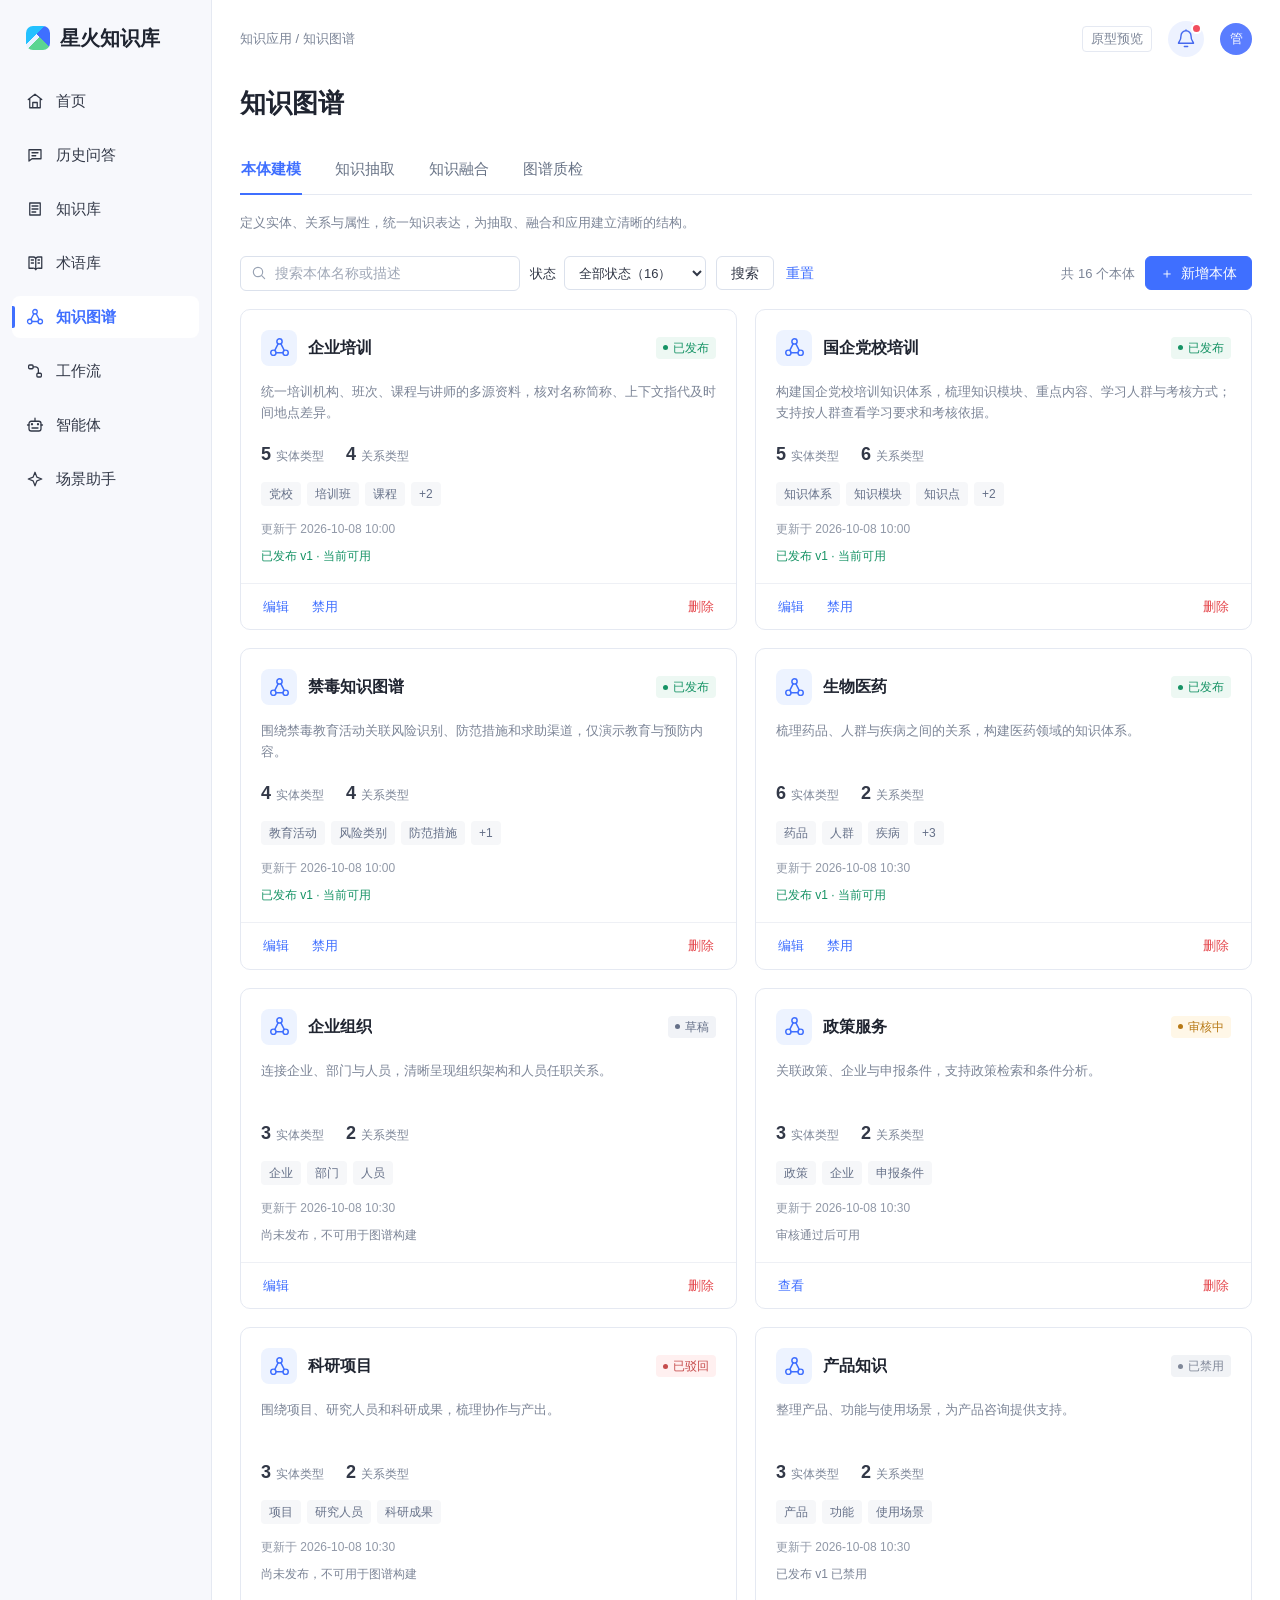
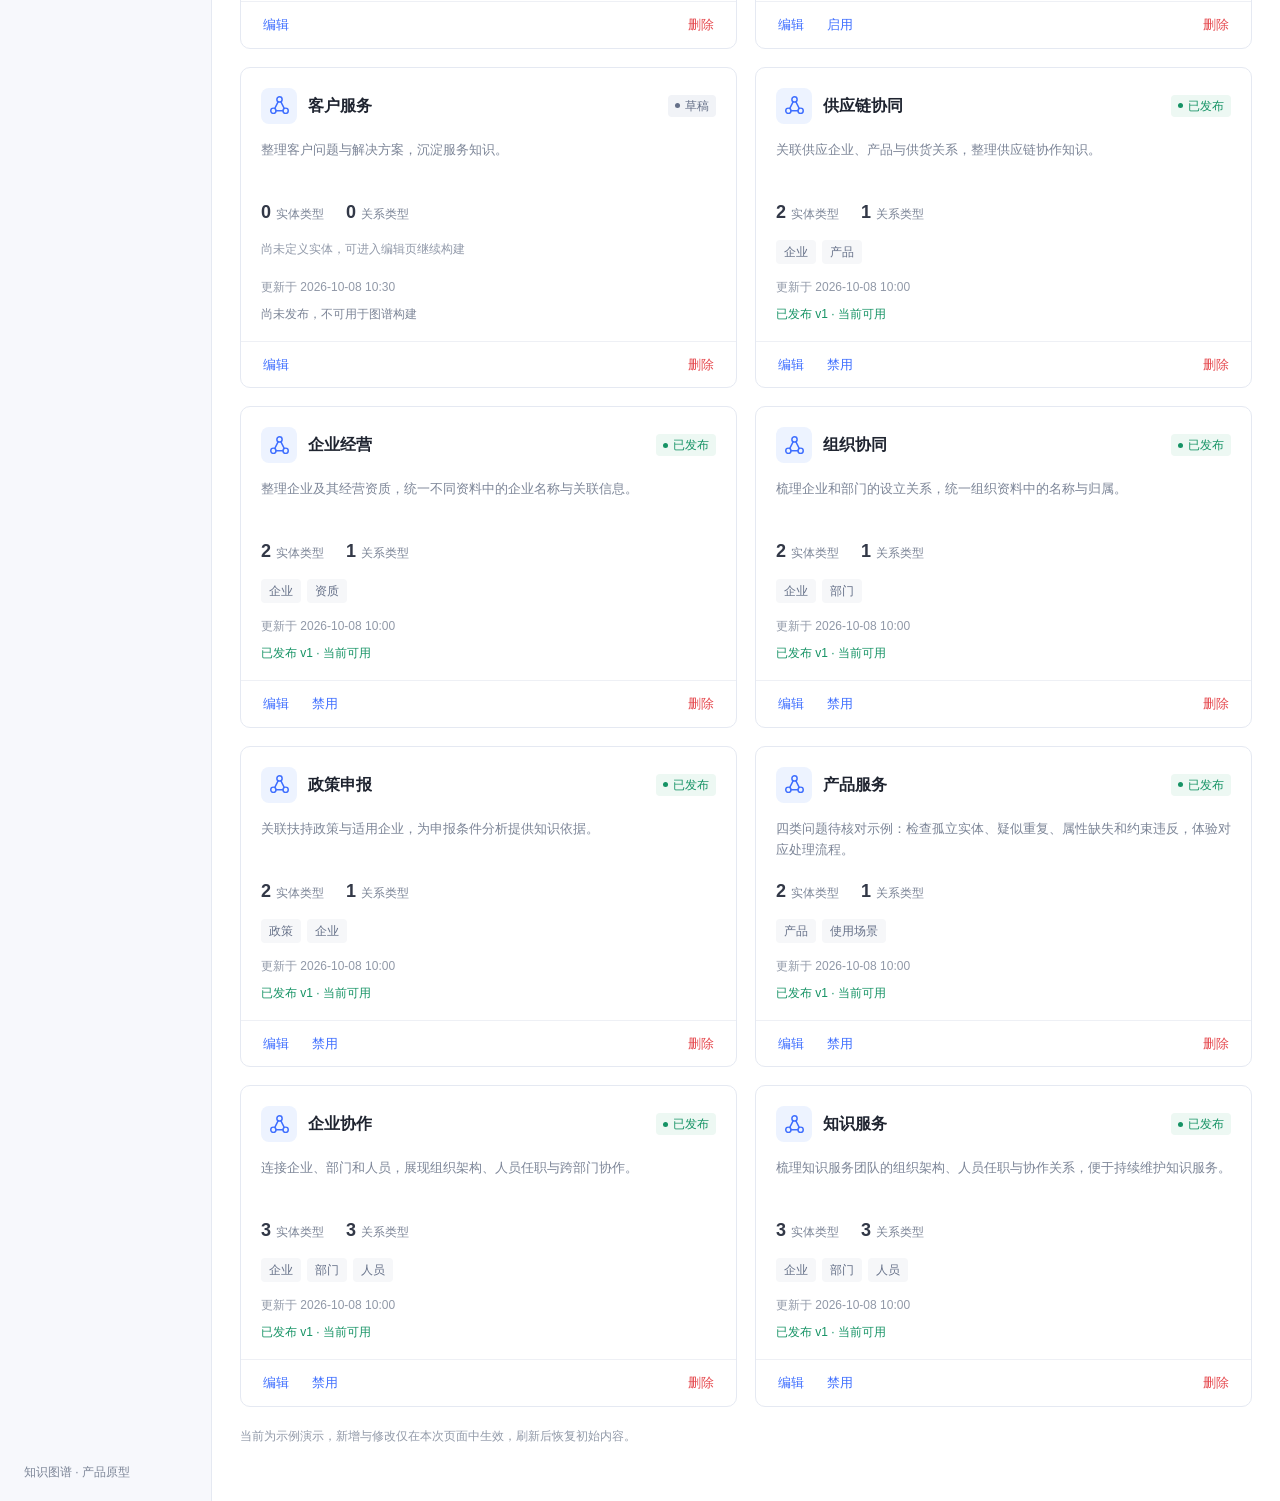
==== knowledge-graph/index.html @ dc431477 "Publish knowledge graph prototype from source 1de22611d" ====
<!DOCTYPE html>
<html lang="zh-CN">
<head>
  <meta charset="UTF-8">
  <meta name="viewport" content="width=device-width, initial-scale=1.0">
  <title>星火知识库 - 知识图谱</title>
  <link rel="icon" href="data:,">
  <style>
    :root { --blue:#3f6fff; --soft:#edf3ff; --ink:#1f2430; --text:#323847; --muted:#7c8597; --line:#e5e9f2; --green:#169365; --red:#e5484d; }
    * { box-sizing:border-box; }
    body { margin:0; color:var(--text); background:#fff; font:14px/1.5 "PingFang SC","Microsoft YaHei",Arial,sans-serif; }
    button,input,select,textarea { font:inherit; } button { cursor:pointer; }
    a { color:inherit; text-decoration:none; } button,a { touch-action:manipulation; }
    button:focus-visible,a:focus-visible { outline:2px solid var(--blue); outline-offset:3px; }
    button:disabled { cursor:not-allowed; opacity:.45; } [hidden] { display:none !important; }
    .app { display:grid; grid-template-columns:212px minmax(0,1fr); min-height:100vh; }
    .sidebar { display:flex; flex-direction:column; padding:20px 12px; background:#f7f8fc; border-right:1px solid var(--line); }
    .brand { display:flex; align-items:center; gap:10px; height:36px; padding:0 14px; font-size:20px; font-weight:800; color:var(--ink); white-space:nowrap; }
    /* 品牌标识沿用工作流原型；业务区域使用实色。 */
    .brand-mark { flex-shrink:0; width:24px; height:24px; border-radius:7px; background:linear-gradient(135deg,#23c1ff 0 38%,transparent 38%),linear-gradient(225deg,#3f6fff 0 45%,transparent 45%),linear-gradient(315deg,#5bd592 0 48%,transparent 48%),#eaf2ff; }
    .nav { display:flex; flex-direction:column; gap:12px; margin-top:24px; }
    .nav-item { position:relative; display:flex; align-items:center; gap:12px; height:42px; padding:0 14px; border-radius:8px; font-size:15px; }
    .nav-item:hover { background:#fff; } .nav-item.active { background:#fff; color:var(--blue); font-weight:600; }
    .nav-item.active::before { content:""; position:absolute; left:0; top:10px; height:22px; width:3px; border-radius:0 2px 2px 0; background:var(--blue); }
    .icon { width:18px; height:18px; fill:none; stroke:currentColor; stroke-width:1.7; stroke-linecap:round; stroke-linejoin:round; flex-shrink:0; }
    .sidebar-note { margin:auto 12px 0; padding-top:40px; color:var(--muted); font-size:12px; }
    main { min-width:0; padding:20px 28px 36px; }
    .topbar { display:flex; align-items:center; justify-content:space-between; height:38px; color:var(--muted); font-size:13px; }
    .topbar-right { display:flex; align-items:center; gap:16px; }
    .preview-badge { border:1px solid var(--line); border-radius:4px; padding:2px 8px; }
    .avatar { display:grid; place-items:center; width:32px; height:32px; border-radius:50%; color:#fff; background:#5a7dff; }
    .content { max-width:1220px; margin:36px auto 0; }
    .page-head { display:flex; align-items:center; justify-content:space-between; gap:20px; }
    h1 { margin:0; font-size:26px; font-weight:650; color:var(--ink); }
    .page-desc { margin:8px 0 0; color:var(--muted); }
    .btn { display:inline-flex; align-items:center; justify-content:center; gap:7px; min-height:34px; padding:0 14px; border:1px solid #dbe1ec; border-radius:6px; color:var(--text); background:#fff; white-space:nowrap; }
    .btn:hover { color:var(--blue); border-color:var(--blue); }
    .btn.primary { color:#fff; background:var(--blue); border-color:var(--blue); }
    .btn.primary:hover { background:#315fe7; }
    .btn.danger-fill { color:#fff; background:var(--red); border-color:var(--red); }
    .btn.small { min-height:30px; padding:0 10px; font-size:13px; }
    .btn.dashed { border-style:dashed; color:var(--blue); }
    .link-btn { padding:4px 2px; border:0; background:none; color:var(--blue); white-space:nowrap; }
    .link-btn:hover { text-decoration:underline; } .link-btn.danger { color:var(--red); }
    .tabs { display:flex; gap:28px; border-bottom:1px solid var(--line); margin-top:25px; }
    .tab { position:relative; padding:12px 0; border:0; background:none; color:#667085; }
    .tab.active { color:var(--blue); font-weight:600; }
    .tab.active::after { content:""; position:absolute; height:2px; bottom:-1px; left:0; right:0; background:var(--blue); }
    .tab span { margin-left:7px; font-size:12px; padding:1px 6px; background:#f1f3f7; border-radius:4px; }
    .tab.active span { color:var(--blue); background:var(--soft); }
    .filter-bar { display:flex; align-items:center; gap:10px; padding:22px 0 18px; }
    .search-wrap { position:relative; width:280px; }
    .search-wrap .icon { position:absolute; top:9px; left:11px; color:#98a2b3; width:16px; height:16px; }
    .result-count { margin-left:auto; color:var(--muted); font-size:13px; }
    input:not([type=checkbox]),textarea,select { width:100%; min-height:34px; border:1px solid #dbe1ec; border-radius:6px; padding:6px 10px; color:var(--text); background:#fff; outline:none; }
    .search-wrap input:not([type=checkbox]) { padding-left:34px; }
    input::placeholder,textarea::placeholder { color:#a0a8b7; }
    input:focus,textarea:focus,select:focus { border-color:var(--blue) !important; box-shadow:0 0 0 2px var(--soft); }
    input[aria-invalid=true],select[aria-invalid=true] { border-color:var(--red) !important; }
    textarea { resize:none; line-height:1.6; }
    .cards { display:grid; grid-template-columns:repeat(3,minmax(0,1fr)); gap:18px; }
    .ontology-card { min-width:0; border:1px solid var(--line); border-radius:10px; background:#fff; overflow:hidden; transition:border-color .15s; }
    .ontology-card:hover { border-color:#b4c7ff; }
    .card-main { padding:20px 20px 16px; } .card-heading { display:flex; align-items:center; gap:11px; }
    .ontology-symbol { display:grid; place-items:center; width:36px; height:36px; border-radius:8px; color:var(--blue); background:var(--soft); flex-shrink:0; }
    .ontology-symbol .icon { width:21px; height:21px; }
    .card-title { margin:0; overflow:hidden; text-overflow:ellipsis; white-space:nowrap; min-width:0; font-size:16px; font-weight:600; color:var(--ink); }
    .status { display:inline-flex; align-items:center; gap:5px; margin-left:auto; flex-shrink:0; padding:2px 7px; border-radius:4px; font-size:12px; color:var(--green); background:#edf8f3; }
    .status::before { content:""; width:5px; height:5px; border-radius:50%; background:currentColor; }
    .status.off { background:#f1f3f6; color:#808899; }
    .card-desc { color:var(--muted); font-size:13px; margin:15px 0 18px; height:42px; line-height:21px; display:-webkit-box; -webkit-line-clamp:2; -webkit-box-orient:vertical; overflow:hidden; overflow-wrap:anywhere; }
    .card-stats { display:flex; gap:22px; font-size:12px; color:var(--muted); }
    .card-stats strong { margin-right:5px; color:var(--text); font-size:18px; font-weight:600; }
    .entity-tags { display:flex; gap:6px; margin:14px 0; min-height:24px; overflow:hidden; }
    .entity-tag { max-width:90px; overflow:hidden; text-overflow:ellipsis; white-space:nowrap; border-radius:4px; background:#f6f7f9; padding:3px 8px; color:#657088; font-size:12px; }
    .created { color:#9199a8; font-size:12px; }
    .card-footer { display:flex; align-items:center; gap:19px; padding:9px 20px; border-top:1px solid #eef0f5; }
    .card-footer button { font-size:13px; } .card-footer .danger { margin-left:auto; }
    .preview-note { color:#9199a8; font-size:12px; margin:20px 0; }
    .empty { padding:64px 20px; grid-column:1/-1; text-align:center; border:1px dashed var(--line); border-radius:10px; }
    .empty h2 { margin:0; font-size:18px; font-weight:600; } .empty p { color:var(--muted); margin:8px 0 20px; }
    dialog { border:0; padding:0; border-radius:10px; color:var(--text); box-shadow:0 16px 60px #17233e33; }
    dialog::backdrop { background:#1f293766; }
    .editor { width:min(860px,calc(100vw - 64px)); max-height:calc(100vh - 64px); }
    .dialog-layout { display:flex; flex-direction:column; max-height:calc(100vh - 64px); }
    .dialog-header { display:flex; align-items:center; justify-content:space-between; padding:20px 24px; border-bottom:1px solid var(--line); flex-shrink:0; }
    .dialog-header h2 { margin:0; font-size:18px; font-weight:600; color:var(--ink); overflow-wrap:anywhere; }
    .close { border:0; padding:0; background:none; color:#8a94a7; font-size:24px; line-height:28px; width:28px; height:28px; flex-shrink:0; }
    .close:hover { color:var(--blue); background:var(--soft); border-radius:4px; }
    .dialog-body { padding:22px 24px; overflow:auto; overscroll-behavior:contain; scrollbar-width:thin; }
    .form-row { display:grid; grid-template-columns:82px minmax(0,1fr); gap:12px; margin-bottom:18px; align-items:start; }
    .form-label { text-align:right; padding-top:7px; } .required { color:var(--red); margin-right:4px; }
    .help { color:var(--muted); font-size:12px; margin:6px 0 0; } .length { float:right; }
    .type-section { border-top:1px solid var(--line); padding-top:18px; margin-top:20px; }
    .section-heading { display:flex; align-items:center; justify-content:space-between; margin-bottom:12px; }
    .section-heading h3 { margin:0; font-size:14px; font-weight:600; }
    .section-heading small { color:var(--muted); font-weight:400; font-size:12px; margin-left:8px; }
    .entity-row { display:grid; grid-template-columns:minmax(140px,1fr) 38px 80px 42px; gap:12px; align-items:center; margin:9px 0; }
    .relation-row { display:grid; grid-template-columns:minmax(120px,1.2fr) minmax(110px,1fr) 15px minmax(110px,1fr) 76px 40px; gap:9px; align-items:center; margin:9px 0; }
    .row-head { color:var(--muted); font-size:12px; } .arrow { text-align:center; color:#98a2b3; } .section-add { margin-top:8px; }
    .dialog-footer { display:flex; gap:10px; align-items:center; justify-content:flex-end; padding:16px 24px; border-top:1px solid var(--line); background:#fff; flex-shrink:0; }
    .footer-note { margin-right:auto; font-size:12px; color:var(--muted); }
    .form-error { border:1px solid #ffd4d4; background:#fff5f5; color:#c2353b; padding:9px 12px; border-radius:6px; margin:0 0 16px; font-size:13px; }
    .property-dialog { width:min(940px,calc(100vw - 64px)); max-height:calc(100vh - 96px); }
    .property-dialog .dialog-layout { max-height:calc(100vh - 96px); }
    .property-row { display:grid; grid-template-columns:minmax(140px,1fr) 104px 40px minmax(240px,1.8fr) 40px; gap:12px; align-items:center; margin:10px 0; }
    .check-cell { display:flex; justify-content:center; } input[type=checkbox] { width:15px; height:15px; accent-color:var(--blue); }
    .confirm-dialog { width:min(440px,calc(100vw - 64px)); }
    .confirm-dialog p { margin:0; line-height:1.8; overflow-wrap:anywhere; }
    .toast { position:fixed; z-index:100; top:22px; left:50%; transform:translateX(-50%); padding:10px 20px; background:white; border:1px solid #dce8e1; border-radius:8px; box-shadow:0 5px 22px #24324c18; color:#26714e; }
    .prototype-load-notice { position:fixed; z-index:110; top:72px; left:50%; transform:translateX(-50%); display:flex; align-items:center; gap:18px; width:min(600px,calc(100vw - 48px)); padding:14px 18px; border:1px solid var(--line); border-radius:8px; background:#fff; box-shadow:0 5px 22px #24324c18; }
    .prototype-load-notice p { margin:4px 0 0; color:var(--muted); font-size:12px; line-height:1.6; }
    .prototype-load-notice .btn { flex-shrink:0; margin-left:auto; }
    @media (max-width:1300px) { .cards { grid-template-columns:repeat(2,minmax(0,1fr)); } }
    @media (max-width:1000px) { .app { grid-template-columns:76px minmax(0,1fr); } .brand { padding:0 14px; } .brand-name,.nav-label,.sidebar-note { display:none; } .nav-item { justify-content:center; padding:0; } main { padding:20px; } }
  </style>
  <!-- 页面与依赖统一更新版本，避免长期打开的预览混用旧脚本。 -->
  <link rel="stylesheet" href="ontology-editor.css?v=36">
  <link rel="stylesheet" href="extraction.css?v=39">
  <link rel="stylesheet" href="results.css?v=36">
  <link rel="stylesheet" href="fusion.css?v=36">
  <link rel="stylesheet" href="quality.css?v=36">
  <link rel="stylesheet" href="terminology.css?v=36">
  <link rel="stylesheet" href="fusion-task.css?v=36">
  <link rel="stylesheet" href="graph-catalog.css?v=40">
  <link rel="stylesheet" href="application.css?v=36">
  <link rel="stylesheet" href="application-explorer.css?v=36">
  <link rel="stylesheet" href="notification-center.css?v=36">
</head>
<body>
  <svg width="0" height="0" style="position:absolute" aria-hidden="true"><defs>
    <symbol id="graph-icon" viewBox="0 0 24 24"><circle cx="12" cy="5" r="3"/><circle cx="5" cy="18" r="3"/><circle cx="19" cy="18" r="3"/><path d="m10.5 7.5-4 8m7-8 4 8M8 18h8"/></symbol>
    <symbol id="workflow-icon" viewBox="0 0 24 24"><rect x="3.5" y="4" width="6" height="5" rx="1.4"/><rect x="14.5" y="15" width="6" height="5" rx="1.4"/><path d="M9.5 6.5h3.3a3.7 3.7 0 0 1 3.7 3.7V15"/></symbol>
  </defs></svg>
  <div class="app" id="listView">
    <aside class="sidebar">
      <a class="brand" href="../v122-ai-entry-architecture.html"><span class="brand-mark"></span><span class="brand-name">星火知识库</span></a>
      <nav class="nav" aria-label="主导航">
        <a class="nav-item" href="../v122-ai-entry-architecture.html#home" title="首页"><svg class="icon" viewBox="0 0 24 24"><path d="m3 10 9-7 9 7M5 9v12h14V9M9 21v-7h6v7"/></svg><span class="nav-label">首页</span></a>
        <a class="nav-item" href="../v122-ai-entry-architecture.html#records" title="历史问答"><svg class="icon" viewBox="0 0 24 24"><path d="M4 5h16v12H8l-4 3zM8 9h8M8 13h5"/></svg><span class="nav-label">历史问答</span></a>
        <a class="nav-item" href="../v122-ai-entry-architecture.html#knowledge" title="知识库"><svg class="icon" viewBox="0 0 24 24"><path d="M5 4h14v16H5zM8 8h8M8 12h8M8 16h5"/></svg><span class="nav-label">知识库</span></a>
        <a class="nav-item" id="termsMenu" href="#tab=terms" title="术语库"><svg class="icon" viewBox="0 0 24 24"><path d="M4 4h6a3 3 0 0 1 3 3v14a4 4 0 0 0-4-2H4zM13 7a3 3 0 0 1 3-3h5v15h-4a4 4 0 0 0-4 2M7 8h3M7 12h3M16 8h2M16 12h2"/></svg><span class="nav-label">术语库</span></a>
        <a class="nav-item active" id="graphMenu" href="#tab=modeling" aria-current="page" title="知识图谱"><svg class="icon"><use href="#graph-icon"/></svg><span class="nav-label">知识图谱</span></a>
        <a class="nav-item" href="../workflow-menu.html" title="工作流"><svg class="icon"><use href="#workflow-icon"/></svg><span class="nav-label">工作流</span></a>
        <a class="nav-item" href="../v122-ai-entry-architecture.html#assistant-chat" title="智能体"><svg class="icon" viewBox="0 0 24 24"><rect x="4" y="7" width="16" height="13" rx="3"/><path d="M12 3v4M2 12h2M20 12h2M8 16h8"/><circle cx="8" cy="11" r=".7"/><circle cx="16" cy="11" r=".7"/></svg><span class="nav-label">智能体</span></a>
        <a class="nav-item" href="../v122-ai-entry-architecture.html#assistants" title="场景助手"><svg class="icon" viewBox="0 0 24 24"><path d="m12 3 2.5 6.5L21 12l-6.5 2.5L12 21l-2.5-6.5L3 12l6.5-2.5z"/></svg><span class="nav-label">场景助手</span></a>
      </nav><div class="sidebar-note">知识图谱 · 产品原型</div>
    </aside>
    <main>
      <header class="topbar"><span>知识应用 / 知识图谱</span><div class="topbar-right"><span class="preview-badge">原型预览</span><button type="button" class="kg-message-trigger" data-kg-notifications aria-label="消息中心"><svg width="20" height="20" viewBox="0 0 24 24" fill="none" stroke="currentColor" stroke-width="1.7" stroke-linecap="round" stroke-linejoin="round" aria-hidden="true"><path d="M18 8a6 6 0 0 0-12 0c0 7-3 7-3 9h18c0-2-3-2-3-9M10 21h4M12 2V1"/></svg></button><span class="avatar" aria-label="当前用户：管理员">管</span></div></header>
      <div class="content kg-content" id="graphPage">
        <div class="page-head"><h1>知识图谱</h1></div>
        <nav class="module-tabs" id="moduleTabs" aria-label="知识图谱功能"><button class="active" data-module-tab="modeling" aria-pressed="true">本体建模</button><button data-module-tab="extraction" aria-pressed="false">知识抽取</button><button data-module-tab="fusion" aria-pressed="false">知识融合</button><button data-module-tab="quality" aria-pressed="false">图谱质检</button></nav>
        <p class="gc-module-desc" id="pageDescription">定义实体、关系与属性，统一知识表达，为抽取、融合和应用建立清晰的结构。</p>
        <section id="modelingPanel" data-module-panel="modeling" aria-label="本体建模">
        <form class="filter-bar gc-modeling-filters" id="searchForm"><div class="search-wrap"><svg class="icon" viewBox="0 0 24 24"><circle cx="10.5" cy="10.5" r="7"/><path d="m16 16 4.5 4.5"/></svg><input id="ontologySearch" type="search" maxlength="50" placeholder="搜索本体名称或描述" aria-label="搜索本体名称或描述"></div><label>状态<select id="ontologyStatus" aria-label="本体状态"></select></label><button class="btn" type="submit">搜索</button><button class="link-btn" type="button" id="resetFilters">重置</button><span class="result-count" id="resultCount" aria-live="polite"></span><button class="btn primary" type="button" id="createOntology"><span aria-hidden="true">＋</span>新增本体</button></form>
        <section class="cards" id="ontologyCards" aria-label="本体列表" data-testid="ontology-list"></section>
        </section>
        <section id="extractionPanel" data-module-panel="extraction" aria-label="知识抽取" hidden>
          <section id="extractionOverview" data-graph-overview="extraction" aria-label="本体知识抽取卡片"></section>
          <section id="extractionDetailView" class="gc-detail" hidden>
          <div id="extractionDetailHeader"></div>
          <div id="extractionUnavailable" class="gc-unavailable" hidden></div>
          <section id="extractionBoardView">
            <div class="rb-filter"><label hidden>选择本体<select id="rbOntology" aria-label="看板本体"></select></label><strong class="gc-section-label">本体抽取看板</strong><div class="rb-module-actions"><button class="btn" id="openExtractionRecords" aria-haspopup="dialog" aria-controls="extractionRecordsDialog">抽取任务记录</button><button class="btn primary" id="createExtraction"><span aria-hidden="true">＋</span>创建抽取任务</button></div></div>
            <div id="rbBoardEmpty" class="ex-empty" hidden><h3>暂无可用的已发布本体</h3><p>请先在本体建模中完成发布并启用。</p><button class="btn" data-go-module="modeling">前往本体建模</button></div>
            <div class="rb-workspace" id="rbWorkspace"><aside class="rb-tree" id="rbTree" aria-label="本体类型导航"></aside><section class="rb-main"><div id="rbSummary"></div>
              <form class="rb-result-filters" id="rbResultFilters" aria-label="抽取结果筛选">
                <label class="rb-keyword-field">关键词<input id="rbSearch" type="search" maxlength="50" placeholder="搜索实体名称、关系、属性或来源" aria-label="搜索抽取结果"></label>
                <div class="rb-status-field"><span>审核状态</span><details class="rb-status-filter" id="rbStatus"><summary id="rbStatusSummary" aria-label="审核状态，可多选" aria-controls="rbStatusOptions"><span id="rbStatusText">全部状态</span><span aria-hidden="true">⌄</span></summary><div class="rb-status-options" id="rbStatusOptions" role="group" aria-label="选择审核状态"><button type="button" id="rbStatusAll" aria-pressed="true">全部状态</button><label><input type="checkbox" data-rb-status="pending">待审核</label><label><input type="checkbox" data-rb-status="approved">已审核通过</label><label><input type="checkbox" data-rb-status="rejected">已审核未通过</label><small>可多选，清空后显示全部</small></div></details></div>
                <div class="rb-filter-actions"><span>仅筛选下方结果</span><button type="button" class="btn small" id="rbResetFilters">重置</button></div>
              </form><div id="rbResults"></div></section></div>
          </section>
          </section>
        </section>
        <section id="fusionModule" data-module-panel="fusion" aria-label="知识融合" hidden>
          <section id="fusionOverview" data-graph-overview="fusion" aria-label="知识融合图谱卡片"></section>
          <section id="fusionDetailView" class="gc-detail" hidden><div id="fusionDetailHeader"></div><div id="fusionUnavailable" class="gc-unavailable" hidden></div><section id="fusionPanel"></section></section>
        </section>
        <section id="qualityModule" data-module-panel="quality" aria-label="图谱质检" hidden>
          <section id="qualityOverview" data-graph-overview="quality" aria-label="图谱质检卡片"></section>
          <section id="qualityDetailView" class="gc-detail" hidden><div id="qualityDetailHeader"></div><div id="qualityUnavailable" class="gc-unavailable" hidden></div><section id="qualityPanel"></section></section>
        </section>
        <p class="preview-note">当前为示例演示，新增与修改仅在本次页面中生效，刷新后恢复初始内容。</p>
      </div>
      <section class="content" id="terminologyPage" aria-label="术语库" hidden></section>
    </main>
  </div>
  <section class="builder" id="editorView" hidden aria-label="本体编辑详情">
    <header class="builder-header">
      <button class="btn back-btn" id="backToList" aria-label="返回本体列表">←</button>
      <div class="builder-title"><h1 id="builderName">本体编辑</h1><span id="builderStatus" class="status"></span></div>
      <span class="save-indicator" id="saveIndicator">草稿已保存</span>
      <div class="builder-header-actions"><button class="btn" id="showHistory">审核历史</button><button type="button" class="kg-message-trigger" data-kg-notifications aria-label="消息中心"><svg width="20" height="20" viewBox="0 0 24 24" fill="none" stroke="currentColor" stroke-width="1.7" stroke-linecap="round" stroke-linejoin="round" aria-hidden="true"><path d="M18 8a6 6 0 0 0-12 0c0 7-3 7-3 9h18c0-2-3-2-3-9M10 21h4M12 2V1"/></svg></button><span class="preview-badge">原型预览</span></div>
    </header>
    <div id="workflowNotice" class="workflow-notice" role="status"></div>
    <div class="builder-workspace">
      <section class="config-pane" aria-label="本体配置">
        <div class="basic-summary"><div class="section-heading"><h2>基本信息</h2><button class="link-btn" id="editBasic">编辑</button></div><strong id="summaryName"></strong><p id="summaryDescription"></p></div>
        <button class="ai-entry" id="openAI"><span class="ai-mark">✦</span><span><strong>AI 辅助构建</strong><small>根据本体名称和描述，生成实体、关系和属性建议</small></span><span aria-hidden="true">›</span></button>
        <div class="config-tabs" role="group" aria-label="配置模块"><button class="config-tab active" data-config-tab="entities">实体类型 <span id="entityCount">0</span></button><button class="config-tab" data-config-tab="relations">关系定义 <span id="relationCount">0</span></button></div>
        <p class="form-error" id="structureError" role="alert" hidden></p>
        <fieldset id="structureFields">
          <div id="entitiesPanel"><div class="module-head"><p>定义图谱中的对象及其属性</p><button class="btn small" id="addEntity" type="button">＋ 添加实体</button></div><div id="entityRows"></div><div class="module-empty" id="entitiesEmpty"><p>还没有实体类型</p><small>可以手动添加，也可以使用 AI 辅助构建。</small></div></div>
          <div id="relationsPanel" hidden><div class="module-head"><p>为两个实体定义有方向的关联</p><button class="btn small" id="addRelation" type="button">＋ 添加关系</button></div><div id="relationRows"></div><div class="module-empty" id="relationsEmpty"><p>还没有关系定义</p><small>添加实体后，可定义它们之间的关系。</small></div></div>
        </fieldset>
        <p class="config-note">草稿可以随时保存，完成结构定义后再提交发布审核。</p>
      </section>
      <section class="preview-pane" aria-label="本体可视化预览">
        <div class="preview-heading"><div><h2>本体可视化预览</h2><p id="previewSummary">0 个实体类型 · 0 个关系</p></div><div class="segmented" id="previewVersions"><button class="active" data-preview="draft">当前草稿</button><button data-preview="live" id="livePreviewButton" hidden>已发布版本</button></div></div>
        <div class="graph-wrap"><div id="graphCanvas" data-testid="graph-preview"></div><div class="graph-tools"><button class="btn small" id="zoomIn" aria-label="放大图谱">＋</button><button class="btn small" id="zoomOut" aria-label="缩小图谱">−</button><button class="btn small" id="resetGraph">适应画布</button></div><span class="graph-hint">拖动画布移动 · 点击节点或连线查看</span></div>
        <div class="graph-legend" id="graphLegend"></div>
        <div class="selection-detail" id="selectionDetail"><strong>预览说明</strong><p>左侧修改会实时呈现在图谱中。这里展示本体结构，不包含实际业务数据。</p></div>
      </section>
    </div>
    <footer class="builder-footer"><div><span id="availabilityText">尚未发布，不可用于图谱构建</span><small>本页为交互演示，刷新后恢复示例。</small></div><span id="saveFirstHint" class="help" hidden>请先保存草稿，再提交审核</span><button class="btn" id="saveDraft">保存草稿</button><button class="btn" id="withdrawReview" hidden>撤回申请</button><button class="btn primary" id="submitReview">提交发布审核</button></footer>
  </section>

  <dialog class="extraction-wizard" id="extractionWizard" aria-labelledby="extractionWizardTitle"><form class="dialog-layout" id="extractionForm" novalidate><header class="dialog-header"><h2 id="extractionWizardTitle">创建抽取任务</h2><button class="close" type="button" id="closeExtraction" aria-label="关闭创建抽取任务">×</button></header><nav class="ex-steps" id="extractionSteps" aria-label="创建抽取任务步骤"></nav><div class="ex-wizard-scroll"><p class="form-error" id="extractionError" role="alert" hidden></p><div id="extractionStepBody"></div></div><footer class="dialog-footer"><span class="footer-note" id="extractionStepHint"></span><button class="btn" type="button" id="cancelExtraction">取消</button><button class="btn" type="button" id="extractionPrev" hidden>上一步</button><button class="btn primary" type="button" id="extractionNext">下一步</button><button class="btn primary" type="submit" id="createExtractionTask" hidden>创建任务</button></footer></form></dialog>
  <dialog class="ex-task-drawer rb-records-drawer" id="extractionRecordsDialog" aria-labelledby="extractionRecordsTitle"><div class="dialog-layout"><header class="dialog-header"><h2 id="extractionRecordsTitle">抽取任务记录</h2><button class="close" data-close-dialog="extractionRecordsDialog" aria-label="关闭抽取任务记录">×</button></header><div class="dialog-body">
    <section id="extractionTasksView" aria-label="抽取任务列表">
      <form class="ex-filter-bar" id="extractionSearchForm"><label>所属本体<select id="extractionOntologyFilter" aria-label="筛选所属本体"><option value="all">全部本体</option></select></label><label>任务状态<select id="extractionStatusFilter" aria-label="筛选任务状态"><option value="all">全部状态</option><option value="running">运行中</option><option value="completed">已完成</option><option value="partial">部分失败</option></select></label><input id="extractionSearch" type="search" maxlength="50" placeholder="搜索任务名称或本体元素" aria-label="搜索抽取任务"><button class="btn" type="submit">搜索</button><button class="link-btn" type="button" id="resetExtractionFilters">重置</button></form>
      <div class="ex-list-heading"><h2>抽取任务 <span id="extractionTaskCount"></span></h2><span>点击本体元素数量查看明细</span></div>
      <div class="ex-table-wrap"><table class="ex-task-table"><thead><tr><th>任务名称 / 所属本体</th><th>文档范围</th><th>状态</th><th>本体元素</th></tr></thead><tbody id="extractionTaskRows"></tbody></table><div class="ex-empty" id="extractionTaskEmpty" hidden><h3>没有找到符合条件的任务</h3><p>试试其他关键词，或重置筛选条件。</p><button class="btn" id="clearExtractionSearch">重置筛选</button></div></div>
      <div class="ex-pagination"><span id="extractionPageInfo"></span><button class="btn small" id="extractionPagePrev" aria-label="上一页任务">上一页</button><button class="btn small" id="extractionPageNext" aria-label="下一页任务">下一页</button></div>
    </section>
  </div><footer class="dialog-footer"><span class="footer-note">关闭后回到当前本体的抽取看板</span><button class="btn" data-close-dialog="extractionRecordsDialog">关闭</button></footer></div></dialog>
  <dialog class="ex-elements-dialog" id="extractionElementsDialog" aria-labelledby="extractionElementsTitle"><div class="dialog-layout"><header class="dialog-header"><div><h2 id="extractionElementsTitle">抽取结果明细</h2><p class="help" id="extractionElementsMeta"></p></div><button type="button" class="close" data-close-dialog="extractionElementsDialog" aria-label="关闭抽取结果明细">×</button></header><div class="dialog-body"><p class="notice">仅展示本次任务的抽取记录；已合并记录仍保留，来源片段按本任务文档范围展示。</p><div id="extractionElementsBody"></div></div><footer class="dialog-footer"><button type="button" class="btn" data-close-dialog="extractionElementsDialog">关闭</button></footer></div></dialog>
  <dialog class="ex-task-drawer" id="extractionTaskDialog" aria-labelledby="extractionTaskTitle"><div class="dialog-layout"><header class="dialog-header"><h2 id="extractionTaskTitle">抽取任务详情</h2><button class="close" data-close-dialog="extractionTaskDialog" aria-label="关闭抽取任务详情">×</button></header><div class="dialog-body" id="extractionTaskDetail"></div><footer class="dialog-footer"><button class="btn" id="viewExtractionOntology">查看本体</button><button class="btn" data-close-dialog="extractionTaskDialog">关闭</button><button class="btn primary" id="retryExtractionTask" hidden>重试失败部分</button></footer></div></dialog>
  <dialog class="basic-dialog" id="ontologyDialog" aria-labelledby="basicTitle">
    <form id="ontologyForm" class="dialog-layout" novalidate>
      <header class="dialog-header"><h2 id="basicTitle">新增本体</h2><button type="button" class="close" id="closeEditor" aria-label="关闭基本信息弹窗">×</button></header>
      <div class="dialog-body"><p class="form-error" id="editorError" role="alert" hidden></p>
        <div class="basic-field"><label for="ontologyName"><span class="required">*</span>本体名称</label><input id="ontologyName" maxlength="50" placeholder="例如：生物医药" required><span class="help" id="nameLength">0 / 50</span></div>
        <div class="basic-field"><label for="ontologyDesc">描述</label><textarea id="ontologyDesc" rows="3" maxlength="200" placeholder="描述知识领域、用途，以及关注的对象和关联"></textarea><span class="help" id="descLength">0 / 200</span></div>
        <label class="ai-create-option" id="aiCreateOption"><input type="checkbox" id="createWithAI"><span>创建后使用 AI 辅助构建<small>根据名称和描述提供结构建议，确认后加入草稿。</small></span></label>
        <p class="notice muted-notice" id="createNotice">创建后为草稿。请在编辑页完善实体与关系，保存并提交审核，通过后方可使用。</p>
      </div>
      <footer class="dialog-footer"><button class="btn" type="button" id="cancelEditor">取消</button><button class="btn primary" type="submit" id="saveOntology">创建草稿</button></footer>
    </form>
  </dialog>

  <dialog class="ai-dialog" id="aiDialog" aria-labelledby="aiTitle">
    <div class="dialog-layout"><header class="dialog-header"><h2 id="aiTitle">AI 辅助构建</h2><button class="close" id="closeAI" aria-label="关闭 AI 辅助构建">×</button></header><div class="dialog-body">
      <div class="ai-source" aria-label="本次生成依据"><h3>根据以下基本信息生成</h3><dl><dt>本体名称</dt><dd id="aiSourceName"></dd><dt>描述</dt><dd id="aiSourceDescription"></dd></dl><p class="help">无需重复填写。如需调整生成依据，请返回编辑页修改基本信息。</p></div>
      <p class="form-error" id="aiError" role="alert" hidden></p>
      <div id="aiLoading" class="ai-loading" hidden><span class="spinner"></span><strong>正在整理结构建议…</strong><span>可随时取消，当前草稿不会改变。</span></div>
      <div id="aiResult" hidden><div class="section-heading"><h3 id="aiResultTitle">建议方案</h3><span class="preview-badge">待确认</span></div><div id="aiResultContent"></div><p class="help">已有内容会保留，仅补充未存在的实体和关系；同名实体的现有属性优先。</p></div>
    </div><footer class="dialog-footer"><button class="btn" id="cancelAI">取消</button><button class="btn primary" id="generateAI">生成建议</button><button class="btn primary" id="applyAI" hidden>加入当前草稿</button></footer></div>
  </dialog>

  <dialog class="history-drawer" id="historyDialog" aria-labelledby="historyTitle">
    <div class="dialog-layout"><header class="dialog-header"><h2 id="historyTitle">审核历史</h2><button class="close" data-close-dialog="historyDialog" aria-label="关闭审核历史">×</button></header><div class="dialog-body">
      <div class="history-filters"><select id="historyType" aria-label="申请类型"><option value="all">全部申请类型</option><option>首次发布</option><option>版本更新</option></select><select id="historyStatus" aria-label="审核状态"><option value="all">全部审核状态</option><option value="pending">审核中</option><option value="approved">已通过</option><option value="rejected">已驳回</option><option value="withdrawn">已撤回</option></select><button class="btn" id="resetHistory">重置</button></div>
      <div id="reviewHistory" aria-live="polite"></div>
      <div class="review-demo" id="reviewDemo" hidden><strong>审核结果演示</strong><p>以下按钮仅用于体验审核结果；正式审核由审核人员处理。</p><div><button class="btn" id="demoReject">演示驳回</button><button class="btn primary" id="demoApprove">演示审核通过</button></div></div>
    </div><footer class="dialog-footer"><span class="help" id="historyCount"></span><button class="btn" data-close-dialog="historyDialog">关闭</button></footer></div>
  </dialog>
  <dialog class="publish-dialog" id="publishDialog" aria-labelledby="publishTitle"><header class="dialog-header"><h2 id="publishTitle">提交发布审核</h2><button class="close" data-close-dialog="publishDialog" aria-label="关闭发布审核确认">×</button></header><div class="dialog-body"><p id="publishSummary"></p><dl class="publish-facts" id="publishFacts"></dl><p class="notice" id="publishImpact"></p></div><footer class="dialog-footer"><button class="btn" data-close-dialog="publishDialog">取消</button><button class="btn primary" id="confirmPublish">确认提交</button></footer></dialog>
  <dialog class="publish-dialog" id="rejectDialog" aria-labelledby="rejectTitle"><form id="rejectForm"><header class="dialog-header"><h2 id="rejectTitle">演示审核驳回</h2><button type="button" class="close" data-close-dialog="rejectDialog" aria-label="关闭驳回演示">×</button></header><div class="dialog-body"><label class="stack-label" for="rejectReason"><span class="required">*</span>驳回理由</label><textarea id="rejectReason" maxlength="200" rows="3" placeholder="说明需要调整的实体、关系或属性"></textarea><p class="form-error" id="rejectError" role="alert" hidden></p></div><footer class="dialog-footer"><button class="btn" type="button" data-close-dialog="rejectDialog">取消</button><button class="btn danger-fill" type="submit">确认驳回（演示）</button></footer></form></dialog>
  <dialog class="confirm-dialog" id="leaveDialog" aria-labelledby="leaveTitle"><header class="dialog-header"><h2 id="leaveTitle">有未保存的修改</h2></header><div class="dialog-body"><p>是否保存本次编辑再离开？不保存将恢复最近一次保存的草稿。</p></div><footer class="dialog-footer"><button class="btn" id="stayEditing">继续编辑</button><button class="btn" id="discardAndLeave">不保存离开</button><button class="btn primary" id="saveAndLeave">保存并离开</button></footer></dialog>
  <dialog class="property-dialog" id="propertyDialog" aria-labelledby="propertyTitle">
    <form class="dialog-layout" id="propertyForm" novalidate>
      <header class="dialog-header"><h2 id="propertyTitle">属性设置</h2><button class="close" type="button" id="closeProperties" aria-label="关闭属性设置">×</button></header>
      <div class="dialog-body"><p class="help" id="propertyDescriptionHelp" style="margin:0 0 16px">定义需要记录的信息，例如名称、数量或日期。可补充属性含义和填写示例，帮助理解与抽取；说明与示例选填，最多 500 字。</p><p class="form-error" id="propertyError" role="alert" hidden></p><div class="property-row row-head" aria-hidden="true"><span>属性名称</span><span>数据类型</span><span>必填</span><span>说明与示例（选填）</span><span>操作</span></div><div id="propertyRows"></div><p class="help" id="propertyEmpty">暂无属性，可按需要添加。</p><button type="button" class="btn small dashed section-add" id="addProperty">＋ 添加属性</button></div>
      <footer class="dialog-footer"><button type="button" class="btn" id="cancelProperties">取消</button><button class="btn primary" type="submit">确定</button></footer>
    </form>
  </dialog>
  <dialog class="confirm-dialog" id="confirmDialog" aria-labelledby="confirmTitle">
    <div class="dialog-header"><h2 id="confirmTitle">确认操作</h2><button class="close" id="closeConfirm" type="button" aria-label="关闭确认">×</button></div>
    <div class="dialog-body"><p id="confirmText"></p></div>
    <div class="dialog-footer"><button class="btn" id="cancelConfirm" type="button">取消</button><button class="btn primary" id="acceptConfirm" type="button">确定</button></div>
  </dialog>
  <div class="toast" id="toast" role="status" hidden></div>
  <div class="prototype-load-notice" id="prototypeLoadNotice" role="status"><div><strong id="prototypeLoadTitle">正在加载页面内容</strong><p id="prototypeLoadHint">请稍候；若长时间未显示，可重新加载。</p></div><a class="btn" id="prototypeReload" href="index.html?revision=41">重新加载</a></div>
  <script src="prototype-load.js?v=41"></script>
  <script src="ontology-state.js?v=36"></script>
  <script src="extraction-state.js?v=36"></script>
  <script src="results-state.js?v=36"></script>
  <script src="terminology.js?v=36"></script>
  <script src="graph-preview.js?v=36"></script>
  <script src="ontology-editor.js?v=36"></script>
  <script src="ontology-ai.js?v=36"></script>
  <script src="ontology-review.js?v=36"></script>
  <script src="extraction-wizard.js?v=36"></script>
  <script src="extraction-ui.js?v=39"></script>
  <script src="results-ui.js?v=36"></script>
  <script src="fusion.js?v=39"></script>
  <script src="fusion-task.js?v=39"></script>
  <script src="quality.js?v=39"></script>
  <script src="quality-actions.js?v=36"></script>
  <script src="graph-catalog.js?v=40"></script>
  <script src="fusion-examples.js?v=39"></script>
  <script src="party-learning-example.js?v=41"></script>
  <script src="scenario-data.js?v=41"></script>
  <script src="application-state.js?v=41"></script>
  <script src="application-explorer.js?v=36"></script>
  <script src="application-ui.js?v=36"></script>
  <script src="ontology-app.js?v=36"></script>
  <script src="notification-data.js?v=41"></script>
  <script src="notification-target.js?v=36"></script>
  <script src="notification-center.js?v=36"></script>
</body>
</html>
---- knowledge-graph/ontology-editor.css ----
/* 延续知识库原型控件，编辑详情参考智能体构建页的分栏与固定操作区。 */
.status.draft { color:#657088; background:#f1f3f7; }
.status.reviewing { color:#b77916; background:#fff7e7; }
.status.rejected { color:#c64c4c; background:#fff0f0; }
.status.disabled { color:#808899; background:#f1f3f6; }
.card-availability { min-height:20px; margin-top:9px; font-size:12px; color:var(--muted); }
.card-availability.available { color:var(--green); }
.card-availability.unavailable { color:#9b7734; }
.entity-tags:empty::before { content:"尚未定义实体，可进入编辑页继续构建"; font-size:12px; color:#929aaa; }
.builder { height:100vh; display:flex; flex-direction:column; background:#f6f7fa; min-width:1000px; }
body.editor-open { overflow:hidden; }
.builder-header { height:68px; flex-shrink:0; padding:0 24px; display:flex; align-items:center; gap:14px; border-bottom:1px solid var(--line); background:#fff; }
.back-btn { width:34px; padding:0; font-size:19px; }
.builder-title { min-width:0; display:flex; align-items:center; gap:12px; }
.builder-title h1 { font-size:18px; max-width:390px; overflow:hidden; text-overflow:ellipsis; white-space:nowrap; }
.builder-title .status { margin-left:0; }
.save-indicator { color:var(--muted); font-size:12px; flex-shrink:0; }
.save-indicator.dirty { color:#b77916; }
.builder-header-actions { margin-left:auto; display:flex; gap:14px; align-items:center; }
.workflow-notice { padding:10px 24px; background:#edf3ff; border-bottom:1px solid #dae5fb; color:#49618f; font-size:13px; }
.workflow-notice.warning { background:#fff8e9; color:#91671c; border-bottom-color:#f6e7c8; }
.workflow-notice.error { background:#fff3f2; color:#b44848; border-bottom-color:#f4dddd; }
.builder-workspace { display:grid; grid-template-columns:minmax(410px,.88fr) minmax(0,1.12fr); gap:18px; padding:18px 22px; flex:1; min-height:0; }
.config-pane { overflow:auto; scrollbar-width:thin; min-width:0; padding:0 2px 18px; }
.basic-summary { padding:16px 18px; border:1px solid var(--line); border-radius:8px; background:white; }
.section-heading h2 { margin:0; font-size:14px; font-weight:600; color:var(--ink); }
.basic-summary strong { display:block; margin:10px 0 6px; font-size:14px; overflow-wrap:anywhere; }
.basic-summary p { margin:0; font-size:13px; line-height:1.7; color:var(--muted); overflow-wrap:anywhere; }
.ai-entry { display:flex; align-items:center; gap:12px; width:100%; padding:13px 16px; margin:14px 0; border:1px solid #d8e4ff; border-radius:8px; background:#f2f6ff; color:#395bad; text-align:left; }
.ai-entry span:nth-child(2) { flex:1; } .ai-entry strong { display:block; font-weight:600; }
.ai-entry small { display:block; color:#7b8daa; margin-top:3px; }
.ai-mark { font-size:23px; width:26px; text-align:center; }
.config-tabs { display:flex; gap:25px; border-bottom:1px solid var(--line); margin-top:18px; }
.config-tab { padding:11px 3px; color:#6b7485; border:0; background:transparent; position:relative; }
.config-tab.active { color:var(--blue); font-weight:600; border-bottom:2px solid var(--blue); }
.config-tab span { margin-left:5px; font-size:12px; font-weight:400; }
#structureFields { border:0; margin:0; padding:0; min-width:0; }
#structureFields:disabled { opacity:.72; }
.module-head { display:flex; align-items:center; justify-content:space-between; gap:8px; padding:15px 0 12px; }
.module-head p { color:var(--muted); font-size:12px; margin:0; }
.type-card { background:white; border:1px solid var(--line); border-radius:7px; margin-bottom:10px; padding:13px 14px; }
.type-card.selected { border-color:var(--blue); box-shadow:0 0 0 1px #e2ebff; }
.type-top { display:flex; align-items:center; gap:9px; }
.type-top .type-number { flex-shrink:0; color:#8f99a9; font-size:12px; width:18px; }
.type-top input[data-field=name] { min-width:0; }
.type-top .remove-type { font-size:19px; width:24px; flex-shrink:0; color:#a0a7b2; }
.type-top .remove-type:hover { color:var(--red); }
.type-bottom { display:flex; align-items:center; justify-content:space-between; padding-top:10px; font-size:12px; }
.type-bottom .type-hint { color:var(--muted); overflow:hidden; text-overflow:ellipsis; white-space:nowrap; max-width:68%; }
.relation-endpoints { display:grid; grid-template-columns:minmax(0,1fr) 24px minmax(0,1fr); align-items:end; margin-top:12px; gap:6px; }
.relation-endpoints label { font-size:12px; color:var(--muted); min-width:0; }
.relation-endpoints select { margin-top:5px; font-size:13px; }
.relation-endpoints .arrow { margin-bottom:7px; }
.module-empty { padding:28px 10px; text-align:center; color:var(--muted); background:white; border:1px dashed var(--line); border-radius:7px; }
.module-empty p { color:#525e75; margin:0 0 6px; }
.config-note { margin:14px 0 0; color:#8c95a6; font-size:12px; }
#structureError { margin:12px 0 0; }
.preview-pane { display:flex; flex-direction:column; min-width:0; min-height:0; background:white; border:1px solid var(--line); border-radius:8px; overflow:hidden; }
.preview-heading { display:flex; justify-content:space-between; align-items:center; gap:10px; padding:16px 18px; border-bottom:1px solid var(--line); flex-shrink:0; }
.preview-heading h2 { margin:0; font-size:15px; font-weight:600; }
.preview-heading p { margin:5px 0 0; font-size:12px; color:var(--muted); }
.segmented { display:flex; padding:3px; border-radius:6px; background:#f2f4f7; }
.segmented button { padding:4px 9px; border:0; background:transparent; color:#798394; border-radius:4px; font-size:12px; white-space:nowrap; }
.segmented button.active { background:#fff; color:var(--blue); box-shadow:0 1px 3px #1f24300f; }
.graph-wrap { position:relative; flex:1; min-height:260px; overflow:hidden; background:#fbfcfe; }
#graphCanvas { position:absolute; inset:0; }
.graph-tools { position:absolute; left:14px; bottom:14px; display:flex; gap:5px; }
.graph-tools button { background:#fff; }
.graph-hint { position:absolute; bottom:20px; right:14px; color:#929bac; font-size:11px; pointer-events:none; }
.graph-legend { display:flex; flex-wrap:wrap; gap:8px 16px; padding:12px 18px; border-top:1px solid var(--line); flex-shrink:0; max-height:78px; overflow:auto; }
.graph-legend:empty { display:none; } .legend-item { display:flex; align-items:center; gap:6px; font-size:12px; color:#6c778d; }
.legend-dot { width:7px; height:7px; border-radius:50%; }
.selection-detail { padding:14px 18px; border-top:1px solid var(--line); min-height:86px; max-height:150px; overflow:auto; font-size:13px; }
.selection-detail strong { color:#49546b; font-weight:600; }
.selection-detail p { margin:6px 0 0; color:var(--muted); font-size:12px; overflow-wrap:anywhere; }
.selection-detail .property-chips { display:flex; gap:6px; flex-wrap:wrap; margin-top:8px; }
.builder-footer { flex-shrink:0; display:flex; align-items:center; gap:12px; padding:12px 24px; background:#fff; border-top:1px solid var(--line); min-height:70px; }
.builder-footer > div:first-child { flex:1; font-size:13px; color:#647187; }
.builder-footer small { display:block; color:#9aa2b0; font-size:11px; margin-top:4px; }
.basic-dialog { width:min(560px,calc(100vw - 64px)); }
.basic-field { margin-bottom:18px; }
.basic-field > label { display:block; margin-bottom:7px; }
.basic-field > .help { display:block; text-align:right; margin-top:4px; }
.ai-create-option { display:flex; align-items:flex-start; gap:8px; font-size:13px; }
.ai-create-option input { margin-top:3px; flex-shrink:0; }
.ai-create-option small { display:block; margin-top:4px; color:var(--muted); font-size:12px; }
.notice { padding:10px 12px; color:#5b6f92; background:#f1f6ff; border:1px solid #dfe9fb; border-radius:6px; font-size:12px; line-height:1.7; }
.muted-notice { color:#8390a5; background:#f8f9fb; border-color:var(--line); margin-top:18px; margin-bottom:0; }
.ai-dialog { width:min(700px,calc(100vw - 80px)); }
.stack-label { display:block; margin:14px 0 8px; }
.ai-source h3 { margin:0 0 12px; font-size:14px; font-weight:600; }
.ai-source dl { display:grid; grid-template-columns:66px minmax(0,1fr); gap:10px 12px; margin:0 0 12px; font-size:13px; }
.ai-source dt { color:var(--muted); }
.ai-source dd { margin:0; white-space:pre-wrap; overflow-wrap:anywhere; }
.ai-loading { display:flex; align-items:center; justify-content:center; gap:10px; min-height:130px; flex-wrap:wrap; color:#667793; }
.ai-loading span:last-child { font-size:12px; width:100%; text-align:center; margin-top:-24px; }
.spinner { width:19px; height:19px; border-radius:50%; border:2px solid #dce7fc; border-top-color:var(--blue); animation:spin .8s linear infinite; }
@keyframes spin { to { transform:rotate(360deg); } }
#aiResult { padding-top:20px; margin-top:12px; border-top:1px solid var(--line); }
#aiResult h3 { margin:0; font-size:14px; }
.ai-result-group { margin:12px 0; font-size:13px; }
.ai-suggestion-section h4 { font-size:12px; font-weight:500; color:var(--muted); margin:12px 0 8px; }
.ai-suggestion-entities { display:flex; flex-wrap:wrap; gap:8px; }
.ai-suggestion-entity { display:flex; align-items:center; gap:12px; padding:7px 10px; border:1px solid var(--line); border-radius:5px; font-size:13px; }
.ai-suggestion-entity strong { font-weight:500; } .ai-suggestion-entity .help { margin:0; }
.ai-suggestion-relation { display:inline-block; font-size:12px; color:#64728b; margin:0 8px 8px 0; padding:5px 8px; background:#f6f8fb; border-radius:4px; }
.ai-result-group strong { display:block; font-size:12px; color:var(--muted); margin-bottom:7px; }
.ai-result-group .entity-tag { display:inline-block; margin:0 6px 6px 0; max-width:160px; }
.ai-relations { display:flex; flex-wrap:wrap; gap:7px; }
.ai-relation { padding:5px 9px; border:1px solid var(--line); border-radius:4px; font-size:12px; }
.history-drawer { position:fixed; inset:0 0 0 auto; margin:0; width:min(640px,95vw); height:100vh; max-height:100vh; border-radius:0; }
.history-drawer .dialog-layout { height:100vh; max-height:100vh; }
.history-drawer .dialog-body { flex:1; }
.history-filters { display:flex; gap:10px; margin-bottom:20px; } .history-filters select { min-width:0; }
.review-record { border:1px solid var(--line); border-radius:8px; padding:16px; margin-bottom:14px; }
.review-record-head { display:flex; gap:10px; align-items:center; font-size:12px; }
.review-record-head .status { margin-left:0; }
.review-version { margin-left:auto; color:#8d97a6; }
.review-times { display:grid; grid-template-columns:1fr 1fr; gap:20px; margin:18px 0; font-size:12px; }
.review-times label { color:#939cac; display:block; margin-bottom:6px; }
.review-remark { background:#f7f9fc; border-radius:5px; padding:10px; font-size:12px; color:#52647f; overflow-wrap:anywhere; }
.review-remark strong { margin-right:9px; }
.review-demo { border:1px dashed #ced8e7; padding:15px; border-radius:7px; background:#fafbfd; margin-top:26px; }
.review-demo strong { color:#65758b; font-size:13px; } .review-demo p { color:#8c96a6; font-size:12px; }
.review-demo > div { display:flex; gap:10px; justify-content:flex-end; }
.publish-dialog { width:500px; }
.publish-facts { display:grid; grid-template-columns:110px 1fr; gap:10px; font-size:13px; margin:20px 0; }
.publish-facts dt { color:var(--muted); } .publish-facts dd { margin:0; overflow-wrap:anywhere; }
.property-dialog .dialog-body { min-height:160px; }
.property-description-field { min-width:0; }
.property-description-field > span { display:none; }
.property-description-field textarea { display:block; min-height:64px; font-size:12px; resize:vertical; }
.selection-detail .property-notes { margin:10px 0 0; font-size:12px; }
.selection-detail .property-notes > div { display:grid; grid-template-columns:minmax(70px,120px) minmax(0,1fr); gap:10px; margin-top:5px; }
.selection-detail .property-notes dt { color:#53627a; overflow-wrap:anywhere; }
.selection-detail .property-notes dd { margin:0; color:#7c8597; white-space:pre-wrap; overflow-wrap:anywhere; }
.hierarchy-card { padding:6px; }
.entity-tree-node { min-width:0; position:relative; }
.entity-node-content { padding:9px 8px; border-radius:5px; }
.entity-tree-node.selected > .entity-node-content { background:var(--soft); }
.entity-tree-children { margin:0 0 0 16px; padding-left:12px; border-left:1px solid #d9e2f1; }
.entity-tree-children > .entity-tree-node::before { content:""; position:absolute; left:-12px; top:26px; width:12px; border-top:1px solid #d9e2f1; }
.entity-tree-children > .entity-tree-node > .entity-node-content { border-top:1px solid #eef1f6; border-radius:0; }
.hierarchy-card .type-top { gap:7px; }
.type-tree-toggle, .type-tree-leaf { width:18px; height:24px; flex-shrink:0; padding:0; border:0; background:transparent; color:#8b98ac; text-align:center; font-size:15px; line-height:24px; }
.type-tree-toggle:hover { color:var(--blue); }
.type-level { flex-shrink:0; font-size:11px; color:#7d8b9e; white-space:nowrap; }
.type-actions { display:flex; align-items:center; gap:12px; flex-shrink:0; }
.type-actions .link-btn { font-size:12px; white-space:nowrap; }
.type-actions .link-btn:disabled { color:#a7afbd; cursor:not-allowed; }
.hierarchy-card .type-bottom { padding:7px 0 0 25px; gap:8px; flex-wrap:wrap; }
.hierarchy-card .type-hint { max-width:none; padding-right:4px; }
.hierarchy-card .type-actions { margin-left:auto; }
.type-collapsed-hint { margin:5px 0 0 25px; color:#8a95a8; font-size:11px; }
#entitiesPanel .module-head .btn { flex-shrink:0; }
#entitiesPanel .module-head p { line-height:1.6; }
.legend-inheritance, .legend-relation { display:inline-block; width:20px; height:0; border-top:1.5px dashed #97a5ba; }
.legend-relation { border-top-style:solid; }
.inherited-properties { margin:0 0 18px; padding:12px; border:1px solid var(--line); border-radius:6px; background:#f8fafd; }
.inherited-properties h3, .own-property-heading { margin:0 0 10px; font-size:13px; font-weight:600; color:#53627a; }
.inherited-properties h3 span { margin-left:10px; color:#8c97aa; font-size:11px; font-weight:400; }
.inherited-property-row { display:grid; grid-template-columns:minmax(0,1fr) 105px minmax(120px,1fr); align-items:center; gap:10px; padding:7px 0; font-size:12px; border-top:1px solid #e9edf4; }
.inherited-property-row strong { font-weight:500; overflow-wrap:anywhere; }
.inherited-property-row span, .inherited-property-row small { color:#8591a4; }
.inherited-property-row small { text-align:right; overflow-wrap:anywhere; }
.inherited-property-description { grid-column:1 / -1; margin:0; color:#657088; white-space:pre-wrap; overflow-wrap:anywhere; line-height:1.6; }
.selection-detail .inherited-chip { color:#758198; background:#f2f5f9; }
@media (max-width:760px) {
  .property-dialog { width:calc(100vw - 32px); }
  .property-row { grid-template-columns:minmax(120px,1fr) 94px 40px 40px; gap:8px; }
  .property-row.row-head > span:nth-child(4) { display:none; }
  .property-description-field { grid-column:1 / -1; grid-row:2; }
  .property-description-field > span { display:block; margin:2px 0 5px; font-size:12px; color:var(--muted); }
  .property-row > [data-remove-property] { grid-column:4; grid-row:1; }
}
@media (max-width:1280px) { .builder-workspace { grid-template-columns:minmax(400px,.9fr) minmax(0,1.1fr); padding:14px; gap:14px; } .graph-hint { display:none; } .builder-title h1 { max-width:290px; } }
---- knowledge-graph/extraction.css ----
/* 与本体建模共用控件和色彩，仅新增知识抽取的任务布局。 */
.kg-content { max-width:1440px; margin-top:26px; }
.module-tabs { display:flex; gap:32px; border-bottom:1px solid var(--line); margin:22px 0 0; }
.module-tabs > button { position:relative; display:flex; align-items:center; gap:7px; border:0; background:transparent; padding:13px 1px; font-size:15px; color:#687386; }
.module-tabs > button.active { color:var(--blue); font-weight:600; }
.module-tabs > button.active::after { content:""; height:2px; position:absolute; bottom:-1px; left:0; right:0; background:var(--blue); }
.module-badge { background:#fff1df; color:#a86816; border-radius:8px; padding:0 5px; min-width:18px; font-size:11px; }
#modelingPanel > .tabs { margin-top:10px; }
.module-placeholder { margin-top:24px; padding:90px 24px; text-align:center; border:1px dashed var(--line); border-radius:8px; background:#fcfcfe; }
.module-placeholder h2 { font-size:18px; font-weight:600; } .module-placeholder p { color:var(--muted); margin:12px 0 24px; }
.ex-filter-bar { display:flex; align-items:center; flex-wrap:wrap; gap:12px; padding:22px 0; }
.ex-filter-bar label { display:flex; gap:8px; align-items:center; white-space:nowrap; font-size:13px; }
.ex-filter-bar select { width:152px; }
.ex-filter-bar input[type=search] { width:230px; margin-left:auto; }
.ex-list-heading { display:flex; align-items:center; justify-content:space-between; gap:12px; padding-bottom:12px; }
.ex-list-heading h2 { margin:0; font-size:15px; font-weight:600; }
.ex-list-heading h2 span { color:var(--muted); font-weight:400; margin-left:5px; font-size:13px; }
.ex-list-heading > span { color:var(--muted); font-size:12px; }
.ex-table-wrap { border:1px solid var(--line); border-radius:7px; overflow:auto; }
.ex-task-table { width:100%; min-width:680px; table-layout:fixed; border-collapse:collapse; font-size:13px; }
.ex-task-table th { text-align:left; font-weight:500; color:#647086; background:#f7f8fb; padding:12px 14px; border-bottom:1px solid var(--line); }
.ex-task-table th:nth-child(1) { width:36%; } .ex-task-table th:nth-child(2) { width:30%; }
.ex-task-table th:nth-child(3) { width:13%; } .ex-task-table th:nth-child(4) { width:21%; }
.ex-task-table td { vertical-align:top; padding:16px 14px; border-bottom:1px solid var(--line); overflow-wrap:anywhere; }
.ex-task-table tr:last-child td { border-bottom:0; }
.ex-task-table tbody tr:hover { background:#fcfdff; }
.ex-task-table td:last-child > button { display:block; font-size:12px; }
.ex-task-name { text-align:left; white-space:normal; padding:0; line-height:1.65; font-weight:500; }
.ex-elements-summary { padding:0; text-align:left; white-space:normal; line-height:1.7; }
.ex-elements-dialog { width:min(1080px,calc(100vw - 48px)); }
.ex-elements-dialog .dialog-header > div { min-width:0; }
.ex-elements-dialog .dialog-header p { overflow-wrap:anywhere; line-height:1.7; }
.ex-instance-tabs { display:flex; gap:24px; border-bottom:1px solid var(--line); margin:16px 0; }
.ex-instance-tabs button { border:0; background:none; padding:10px 0; border-bottom:2px solid transparent; color:var(--muted); }
.ex-instance-tabs button[aria-pressed=true] { color:var(--blue); border-bottom-color:var(--blue); font-weight:600; }
.ex-instance-table { width:100%; min-width:720px; table-layout:fixed; border-collapse:collapse; font-size:12px; }
.ex-instance-table th,.ex-instance-table td { text-align:left; vertical-align:top; padding:14px 12px; overflow-wrap:anywhere; border-bottom:1px solid var(--line); }
.ex-instance-table th { color:var(--muted); background:#f7f8fb; font-weight:500; }
.ex-instance-table th:nth-child(1) { width:20%; } .ex-instance-table th:nth-child(2) { width:14%; }
.ex-instance-table th:nth-child(3) { width:24%; } .ex-instance-table th:nth-child(4) { width:42%; }
.ex-instance-table tr:last-child td { border-bottom:0; }
.ex-result-status { display:table; margin-top:8px; border-radius:4px; padding:3px 5px; font-size:11px; background:#f0f2f5; color:var(--muted); }
.ex-result-status.approved { color:#168562; background:#eef8f3; } .ex-result-status.rejected { color:#bf4141; background:#fff1f1; }
.ex-result-status.pending { color:#ad711f; background:#fff6e5; }
.ex-instance-properties { margin:0; } .ex-instance-properties > div + div { margin-top:9px; }
.ex-instance-properties dt { color:var(--muted); margin-bottom:3px; } .ex-instance-properties dd { margin:0; line-height:1.6; }
.ex-instance-source + .ex-instance-source { margin-top:14px; border-top:1px dashed var(--line); padding-top:12px; }
.ex-instance-source > strong { color:#526e99; display:block; line-height:1.6; font-weight:500; }
.ex-instance-source small { display:block; margin-top:3px; color:var(--muted); }
.ex-instance-source blockquote { margin:7px 0 0; padding:8px 10px; background:#f7f9fc; border-left:2px solid #d3dfff; line-height:1.8; white-space:pre-wrap; }
.ex-secondary { color:var(--muted); font-size:12px; line-height:1.65; }
p.ex-secondary { margin:6px 0; } small.ex-secondary { display:block; }
.ex-target-tags { display:flex; flex-wrap:wrap; gap:5px; }
.ex-target-tag { display:inline-flex; align-items:center; gap:5px; padding:3px 6px; max-width:100%; border-radius:4px; background:#f1f5fc; color:#526e99; font-size:12px; overflow-wrap:anywhere; }
.ex-target-tag small { color:#8a99ad; font-size:10px; flex-shrink:0; }
.ex-target-tag.relation { background:#eef8f5; color:#458879; } .ex-target-tag.property { background:#f7f3fb; color:#84729c; }
.ex-scope-text { line-height:1.7; font-size:13px; overflow-wrap:anywhere; }
.ex-incremental { font-size:11px; padding:2px 5px; color:#587ba5; background:#eef4fc; border-radius:4px; }
.ex-coverage-item { margin:0 0 9px; }
.ex-coverage-item > div { display:flex; justify-content:space-between; gap:8px; margin-bottom:2px; font-size:12px; }
.ex-coverage-item > div > span { overflow:hidden; white-space:nowrap; text-overflow:ellipsis; }
.ex-coverage-item strong { font-weight:500; color:#5f6e83; }
.ex-coverage-item progress { display:block; height:5px; width:100%; border:0; border-radius:4px; appearance:none; overflow:hidden; }
.ex-coverage-item progress::-webkit-progress-bar { background:#edf0f5; border-radius:4px; }
.ex-coverage-item progress::-webkit-progress-value { background:#5c8aef; border-radius:4px; }
.ex-coverage-item small { color:#8a95a5; display:block; font-size:10px; margin-top:3px; }
.ex-more-targets { padding:0; font-size:11px; }
.ex-status { display:inline-flex; gap:5px; align-items:center; font-size:12px; white-space:nowrap; border-radius:4px; padding:3px 6px; }
.ex-status::before { content:""; width:5px; height:5px; border-radius:50%; background:currentColor; }
.ex-status.running { color:#3f6fff; background:#eef3ff; }
.ex-status.completed { color:#169365; background:#edf8f3; }
.ex-status.partial { color:#b97b22; background:#fff5e6; }
.ex-pagination { display:flex; justify-content:flex-end; align-items:center; gap:10px; padding:16px 0; font-size:12px; color:var(--muted); }
.ex-pagination > span { margin-right:6px; }
.ex-empty { padding:48px 24px; text-align:center; color:var(--muted); }
.ex-empty h3 { margin:0 0 9px; color:#525f72; font-size:16px; font-weight:500; } .ex-empty p { margin:8px 0 18px; }
.ex-recommendations { margin-top:22px; }
.ex-recommendations-head { display:flex; justify-content:space-between; align-items:center; gap:12px; margin-bottom:12px; }
.ex-recommendations-head h2 { font-size:14px; font-weight:600; margin:0; }
.ex-recommendations-head h2 > span { margin-left:8px; color:#b58438; font-size:12px; font-weight:400; }
.ex-recommendations-head p { color:var(--muted); font-size:12px; margin:5px 0 0; }
.ex-recommendation { display:flex; gap:20px; align-items:center; border:1px solid #dce6f8; background:#f8faff; border-radius:7px; padding:15px 18px; margin-bottom:10px; }
.ex-recommendation-main { flex:1; min-width:0; }
.ex-recommendation-title { display:flex; flex-wrap:wrap; align-items:center; gap:10px; }
.ex-recommendation-title strong { font-size:14px; overflow-wrap:anywhere; }
.ex-recommendation-title > span { color:var(--muted); font-size:12px; }
.ex-recommendation-title .ex-created-label { color:var(--green); background:#edf8f3; padding:1px 6px; border-radius:4px; }
.ex-recommendation p { margin:7px 0 0; color:#718098; font-size:12px; }
.ex-recommendation p b { font-weight:500; color:#4c617f; }
.ex-recommendation-actions { display:flex; align-items:center; gap:12px; flex-shrink:0; font-size:12px; }
.ex-recommendation-reasons { color:#73839c; font-size:12px; margin-top:8px; }
.ex-recommendation-reasons summary { cursor:pointer; color:#6483b2; }
.ex-recommendation-reasons ul { padding-left:18px; margin:8px 0; line-height:1.8; }
.ex-recommendation-reasons strong { font-weight:500; }
.ex-recommendation-empty { display:flex; flex-wrap:wrap; gap:12px; background:#f8f9fc; border-radius:6px; padding:14px 16px; font-size:12px; color:var(--muted); }
.ex-recommendation-empty strong { font-weight:500; color:#647087; }
.extraction-wizard { width:min(980px,calc(100vw - 64px)); max-height:calc(100vh - 48px); }
.extraction-wizard .dialog-layout { height:min(820px,calc(100vh - 48px)); max-height:calc(100vh - 48px); }
.ex-wizard-scroll { padding:22px 28px; overflow:auto; overscroll-behavior:contain; scrollbar-width:thin; flex:1; min-height:0; }
.ex-steps { display:flex; align-items:center; gap:10px; padding:20px 28px; background:#fcfdff; border-bottom:1px solid var(--line); flex-shrink:0; }
.ex-step { display:flex; align-items:center; flex:1; gap:8px; color:#949dac; font-size:13px; border:0; background:transparent; padding:0; }
.ex-step::after { content:""; height:1px; flex:1; background:#e4e9f2; margin:0 3px; }
.ex-step:last-child::after { display:none; }
.ex-step > b { display:grid; place-items:center; width:26px; height:26px; border:1px solid #e0e5ef; border-radius:50%; flex-shrink:0; background:#fff; font-size:12px; font-weight:500; }
.ex-step.active { color:var(--blue); font-weight:600; }
.ex-step.active > b { color:#fff; background:var(--blue); border-color:var(--blue); }
.ex-step.done { color:#617cb4; } .ex-step.done > b { background:#edf3ff; border-color:#d5e0f9; }
.ex-step-intro { margin:0 0 18px; color:var(--muted); font-size:13px; }
.ex-section-title { font-size:14px; font-weight:600; margin:18px 0 12px; }
.ex-form-grid { display:grid; grid-template-columns:1fr 1fr; gap:16px 20px; margin-bottom:18px; }
.ex-field { display:flex; flex-direction:column; gap:7px; min-width:0; font-size:13px; }
.ex-field > label { color:#48536a; } .ex-field .help { margin-top:0; }
.ex-target-toolbar { display:flex; align-items:center; justify-content:space-between; gap:12px; font-size:12px; color:var(--muted); margin-bottom:10px; }
.ex-target-toolbar > div { display:flex; gap:14px; }
.ex-target-tree { display:grid; grid-template-columns:1fr 1fr; gap:16px; }
.ex-target-group { border:1px solid var(--line); border-radius:7px; padding:0 14px 8px; min-width:0; }
.ex-target-group > .ex-section-title { display:flex; justify-content:space-between; align-items:center; margin:0 -14px 8px; padding:8px 14px; border-bottom:1px solid var(--line); background:#f8f9fc; }
.ex-target-group > .ex-section-title h3 { font-size:13px; font-weight:500; margin:0; }
.ex-target-group > .ex-section-title button { font-size:12px; }
.ex-target-group > h3, .ex-target-group > h4 { margin:0 -14px 8px; padding:10px 14px; border-bottom:1px solid var(--line); background:#f8f9fc; font-size:13px; font-weight:500; }
.ex-target-parent { padding:9px 0 5px; border-bottom:1px solid #f0f2f7; }
.ex-target-parent:last-child { border-bottom:0; }
.ex-target-child { padding:6px 0 6px 26px; color:#7e899c; font-size:12px; }
.ex-check-row { display:flex; align-items:center; gap:8px; min-width:0; cursor:pointer; font-size:13px; }
.ex-check-row input { flex-shrink:0; margin:0; }
.ex-check-row > span { min-width:0; overflow-wrap:anywhere; }
.ex-kind { font-size:10px; color:#8290a7; background:#f1f4f9; border-radius:3px; padding:1px 5px; margin-left:4px; white-space:nowrap; }
.ex-strategy-list { display:flex; flex-direction:column; gap:12px; }
.ex-strategy-card { border:1px solid var(--line); border-radius:7px; padding:14px 16px; }
.ex-strategy-head { display:flex; align-items:center; justify-content:space-between; gap:14px; font-size:13px; margin-bottom:12px; }
.ex-strategy-head strong { font-weight:500; overflow-wrap:anywhere; }
.ex-strategy-head select { width:150px; flex-shrink:0; }
.ex-strategy-fields { display:grid; grid-template-columns:180px 1fr; gap:14px; }
.ex-strategy-fields > .ex-field:only-child { grid-column:1 / -1; }
.ex-strategy-fields textarea { min-height:64px; }
.ex-scope-tabs { display:flex; gap:28px; margin:0 0 16px; border-bottom:1px solid var(--line); }
.ex-scope-tab { border:0; border-bottom:2px solid transparent; margin-bottom:-1px; padding:10px 0; color:#6c798f; background:#fff; font-size:13px; }
.ex-scope-tab.active { color:var(--blue); border-bottom-color:var(--blue); }
.ex-auto-properties { display:block; margin-top:4px; color:var(--muted); font-size:11px; font-weight:400; }
.ex-target-parent { padding:12px 0; }
/* 抽取范围沿用回答数据源的页签与卡片选择方式。 */
.ex-scope-picker { border:1px solid var(--line); border-radius:7px; padding:4px 16px 0; }
.ex-scope-card-grid { display:grid; grid-template-columns:repeat(3,minmax(0,1fr)); align-content:start; gap:12px; margin:16px 0; min-height:180px; max-height:270px; overflow:auto; padding:2px; }
.ex-scope-card-grid > .ex-empty { grid-column:1 / -1; }
.ex-scope-card { display:flex; align-items:center; gap:10px; min-width:0; min-height:78px; border:1px solid var(--line); border-radius:6px; padding:12px; cursor:pointer; }
.ex-scope-card:hover { border-color:#bdcefa; background:#fcfdff; }
.ex-scope-card:has(input:checked) { border-color:#a5bcff; background:#f7faff; }
.ex-scope-card:focus-within { outline:2px solid var(--blue); outline-offset:1px; }
.ex-file-symbol { display:grid; place-items:center; width:30px; height:34px; flex-shrink:0; border:1px solid #e3e7f8; border-radius:4px; color:#8a94d5; background:#fafaff; }
.ex-file-symbol svg { width:22px; height:24px; fill:none; stroke:currentColor; stroke-width:1.6; stroke-linejoin:round; }
.ex-scope-card-copy { min-width:0; flex:1; }
.ex-scope-card-copy strong { display:-webkit-box; -webkit-line-clamp:2; -webkit-box-orient:vertical; overflow:hidden; overflow-wrap:anywhere; font-size:12px; font-weight:500; color:#3d527d; }
.ex-scope-card-copy small { display:block; margin-top:4px; color:var(--muted); font-size:10px; overflow-wrap:anywhere; }
.ex-scope-card input { align-self:flex-start; flex-shrink:0; margin:2px 0 0; }
.ex-scope-selection { display:flex; justify-content:space-between; align-items:center; border-top:1px solid var(--line); padding:8px 0; color:#526c97; font-size:12px; }
.ex-scope-selection .link-btn { font-size:12px; }
.ex-source-list { display:grid; grid-template-columns:repeat(2,minmax(0,1fr)); gap:10px; margin:12px 0; }
.ex-source-list .ex-check-row { border:1px solid var(--line); border-radius:6px; padding:12px; }
.ex-document-list { border:1px solid var(--line); border-radius:6px; margin-top:12px; max-height:260px; overflow:auto; }
.ex-document-row { display:flex; gap:10px; align-items:center; padding:10px 14px; border-bottom:1px solid var(--line); font-size:13px; }
.ex-document-row:last-child { border-bottom:0; }
.ex-document-row > input { flex-shrink:0; } .ex-document-row > span { flex:1; min-width:0; }
.ex-document-meta { display:block; color:var(--muted); font-size:11px; margin-top:3px; }
.ex-scope-result { margin:16px 0; padding:12px 14px; background:#f7f9fc; border:1px solid var(--line); border-radius:6px; font-size:13px; }
.ex-scope-result p { color:var(--muted); font-size:12px; margin:6px 0 0; }
.ex-estimate { display:flex; gap:24px; flex-wrap:wrap; padding:13px 16px; background:#f8faff; border:1px solid #e0e8f6; border-radius:6px; margin:12px 0; }
.ex-estimate-item { font-size:12px; color:var(--muted); }
.ex-estimate-item strong { color:#495e7e; font-size:16px; font-weight:600; display:block; margin-bottom:4px; }
.ex-threshold-inputs { display:grid; grid-template-columns:1fr 1fr; gap:18px; margin:12px 0 16px; }
.ex-threshold-inputs input[type=number] { max-width:140px; }
.ex-routing-bands { display:grid; grid-template-columns:repeat(3,minmax(0,1fr)); gap:10px; margin:12px 0 20px; }
.ex-routing-bands > div { padding:12px; border:1px solid var(--line); border-radius:6px; font-size:12px; }
.ex-routing-bands strong { display:block; margin-bottom:6px; font-size:13px; font-weight:500; }
.ex-routing-bands p { margin:5px 0; }
.ex-routing-bands .high { color:#36876e; background:#f4fbf8; border-color:#dcefe7; }
.ex-routing-bands .medium { color:#a77732; background:#fffbf2; border-color:#f3e9d2; }
.ex-routing-bands .low { color:#7a8597; background:#f7f8fa; }
.ex-override-list { border:1px solid var(--line); border-radius:6px; }
.ex-override-row { display:flex; flex-wrap:wrap; align-items:center; gap:10px 18px; padding:12px 14px; border-bottom:1px solid var(--line); }
.ex-override-row:last-child { border-bottom:0; }
.ex-override-row > label:first-child { flex:1; min-width:220px; }
.ex-override-row input[type=number] { width:80px; }
.ex-override-row .ex-threshold-inputs { width:100%; margin:2px 0; }
.ex-override-row > .ex-routing-bands { width:100%; margin:4px 0; }
.ex-summary { padding:14px 16px; margin:18px 0 0; border:1px solid var(--line); border-radius:6px; background:#f9fafc; font-size:13px; line-height:1.8; overflow-wrap:anywhere; }
.ex-summary h3 { font-size:14px; margin:0 0 8px; }
.ex-summary p { margin:4px 0; }
.ex-summary dl { display:grid; grid-template-columns:80px minmax(0,1fr); gap:7px 12px; margin:10px 0; }
.ex-summary dt { color:var(--muted); } .ex-summary dd { margin:0; }
.extraction-wizard .footer-note { max-width:46%; white-space:normal; }
.ex-task-drawer { position:fixed; inset:0 0 0 auto; margin:0; width:min(780px,90vw); height:100vh; max-height:100vh; border-radius:0; }
.ex-task-drawer .dialog-layout { height:100vh; max-height:100vh; }
.ex-task-drawer .dialog-body { flex:1; }
.ex-task-drawer .dialog-header h2 { font-size:16px; }
.ex-detail-summary { display:flex; align-items:center; flex-wrap:wrap; gap:10px; font-size:13px; }
.ex-detail-summary small { color:var(--muted); margin-left:auto; }
.ex-detail-heading { font-size:14px; font-weight:600; margin:24px 0 12px; }
.ex-detail-coverage { display:grid; grid-template-columns:1fr 1fr; gap:10px 24px; margin-top:14px; }
.ex-detail-table { border-collapse:collapse; width:100%; table-layout:fixed; font-size:12px; }
.ex-detail-table th { background:#f7f8fb; color:#738096; font-weight:500; text-align:left; }
.ex-detail-table th,.ex-detail-table td { padding:11px 12px; border-bottom:1px solid var(--line); vertical-align:top; overflow-wrap:anywhere; }
.ex-detail-table th:nth-child(1) { width:23%; } .ex-detail-table th:nth-child(2) { width:34%; }
.ex-detail-documents { border:1px solid var(--line); border-radius:6px; max-height:240px; overflow:auto; margin:12px 0; }
.ex-detail-documents > div { display:flex; gap:15px; justify-content:space-between; border-bottom:1px solid var(--line); padding:9px 12px; font-size:12px; }
.ex-detail-documents > div:last-child { border-bottom:0; } .ex-detail-documents small { color:var(--muted); flex-shrink:0; }
@media (max-width:1300px) {
  .ex-filter-bar { gap:10px; } .ex-filter-bar select { width:138px; }
  .ex-filter-bar input[type=search] { width:200px; }
  .ex-recommendation { align-items:flex-start; gap:12px; }
  .ex-recommendation-actions { flex-direction:column-reverse; align-items:flex-end; }
  .ex-task-table th,.ex-task-table td { padding-left:10px; padding-right:10px; }
}
---- knowledge-graph/results.css ----
/* 本体看板沿用现有表格、抽屉与语义颜色。宽表只在自身区域滚动。 */
.modeling-panel-head { display:flex; align-items:center; gap:20px; margin-top:12px; border-bottom:1px solid var(--line); }
.modeling-panel-head > .tabs { flex:1; min-width:0; margin:0; border-bottom:0; gap:22px; flex-wrap:wrap; }
.modeling-panel-head > .btn { flex-shrink:0; }
.rb-filter { display:flex; align-items:center; gap:18px; padding:22px 0 18px; }
.rb-module-actions { display:flex; align-items:center; gap:10px; margin-left:auto; flex-shrink:0; }
.rb-records-drawer { width:min(1120px,94vw); max-width:94vw; }
.rb-records-drawer .dialog-body { min-height:0; padding-top:0; }
.rb-task-target { width:100%; min-width:0; }
.rb-task-properties { margin:6px 0; color:var(--muted); font-size:11px; }
.rb-task-properties summary { cursor:pointer; color:#607da8; }
.rb-task-properties ul { margin:6px 0 0; padding-left:16px; }
.rb-task-properties li { margin:4px 0; overflow-wrap:anywhere; }
.rb-task-properties li small { display:block; font-size:10px; color:var(--muted); }
.rb-filter label { display:flex; align-items:center; gap:8px; white-space:nowrap; font-size:13px; }
.rb-filter label:first-child select { width:200px; }
.rb-result-filters { display:grid; grid-template-columns:minmax(0,1fr) 220px auto; gap:12px 16px; margin:0 0 18px; padding:14px; background:#f8fafc; border:1px solid var(--line); border-radius:6px; }
.rb-result-filters label { display:flex; flex-direction:column; gap:6px; min-width:0; font-size:12px; color:#617086; }
.rb-result-filters select,.rb-result-filters input { font-size:12px; min-width:0; }
.rb-status-field { display:flex; flex-direction:column; gap:6px; min-width:0; font-size:12px; color:#617086; }
.rb-status-filter { position:relative; }
.rb-status-filter summary { display:flex; align-items:center; justify-content:space-between; gap:8px; min-height:34px; padding:7px 10px; border:1px solid var(--line); border-radius:5px; background:#fff; color:var(--ink); cursor:pointer; list-style:none; }
.rb-status-filter summary::-webkit-details-marker { display:none; }
.rb-status-filter summary > span:first-child { min-width:0; overflow:hidden; text-overflow:ellipsis; white-space:nowrap; }
.rb-status-filter summary:focus-visible { outline:2px solid var(--blue); outline-offset:2px; }
.rb-status-options { position:absolute; top:calc(100% + 5px); left:0; right:0; z-index:5; padding:5px; border:1px solid var(--line); border-radius:5px; background:#fff; box-shadow:0 4px 12px #1e355512; }
.rb-status-options label,.rb-status-options > button { display:flex; flex-direction:row; align-items:center; gap:8px; width:100%; padding:8px; border:0; border-radius:3px; background:#fff; color:#617086; font:inherit; font-size:12px; text-align:left; cursor:pointer; }
.rb-status-options label:hover,.rb-status-options > button:hover,.rb-status-options > button[aria-pressed=true] { background:var(--soft); color:var(--blue); }
.rb-status-options input { margin:0; width:14px; height:14px; accent-color:var(--blue); }
.rb-status-options > small { display:block; padding:7px 8px 3px; color:var(--muted); font-size:11px; }
.rb-filter-actions { display:flex; justify-content:flex-end; align-items:flex-end; gap:12px; }
.rb-filter-actions span { color:var(--muted); font-size:11px; line-height:34px; }
.rb-workspace { display:grid; grid-template-columns:184px minmax(0,1fr); border:1px solid var(--line); border-radius:8px; overflow:hidden; }
.rb-tree { border-right:1px solid var(--line); background:#fbfcfe; padding:15px 9px; min-width:0; }
.rb-tree-heading { display:flex; justify-content:space-between; align-items:center; gap:6px; padding:0 7px 12px; font-size:13px; }
.rb-tree-heading > span { color:var(--muted); font-size:11px; }
.rb-kind-tabs { display:flex; margin:0 5px 12px; border-bottom:1px solid var(--line); }
.rb-kind-tabs button { flex:1; padding:7px 0; border:0; color:var(--muted); background:none; font-size:12px; }
.rb-kind-tabs button.active { color:var(--blue); box-shadow:0 2px var(--blue); }
.rb-tree-item { display:flex; justify-content:space-between; gap:6px; width:100%; min-height:35px; text-align:left; padding:8px 7px 8px calc(7px + (var(--depth,1) - 1)*13px); border:0; border-radius:4px; background:transparent; color:#5a667d; font-size:12px; }
.rb-tree-item:hover { background:#f0f4fb; }
.rb-tree-item.active { color:var(--blue); background:var(--soft); }
.rb-tree-item span { overflow-wrap:anywhere; }
.rb-tree-item small { color:#8b96a9; flex-shrink:0; }
.rb-all { font-weight:600; margin-bottom:4px; }
.rb-descendants { display:flex; gap:7px; align-items:center; border-top:1px solid var(--line); margin:18px 5px 0; padding-top:14px; font-size:11px; color:var(--muted); }
.rb-main { min-width:0; padding:18px; }
.rb-content-head { display:flex; align-items:center; justify-content:space-between; gap:15px; margin-bottom:18px; }
.rb-content-head h2 { font-size:16px; margin:0; font-weight:600; overflow-wrap:anywhere; }
.rb-content-head p { margin:4px 0 0; font-size:12px; color:var(--muted); }
.rb-content-head .link-btn { font-size:12px; }
.rb-metrics { display:grid; grid-template-columns:repeat(4,minmax(0,1fr)) minmax(250px,1.8fr); gap:16px; padding:17px 0; border-top:1px solid var(--line); border-bottom:1px solid var(--line); --rb-high:#4ca589; --rb-medium:#deb568; --rb-low:#afb8c9; }
.rb-metrics > div { display:flex; flex-direction:column; gap:6px; min-width:0; }
.rb-metrics span { font-size:12px; color:#6c788b; }
.rb-metrics strong { font-size:24px; line-height:30px; color:#2f3c54; font-weight:600; }
.rb-metrics strong em { margin-left:4px; font-size:13px; font-weight:400; font-style:normal; color:var(--muted); }
.rb-metrics small { color:var(--muted); font-size:11px; }
.rb-metric-link { align-self:flex-start; border:0; border-bottom:2px solid transparent; padding:2px 7px; margin-left:-7px; border-radius:4px; background:transparent; cursor:pointer; font:inherit; }
.rb-metric-link strong { color:var(--blue); }
.rb-metric-link:hover,.rb-metric-link.active { background:var(--soft); border-bottom-color:var(--blue); }
.rb-metric-link:focus-visible { outline:2px solid var(--blue); outline-offset:2px; }
.rb-metric-pending { background:#fff7e9; }
.rb-metric-pending strong { color:#b28336; }
.rb-metric-pending:hover,.rb-metric-pending.active { background:#fff1d7; border-bottom-color:#b28336; }
.rb-distribution-chart { display:flex; align-items:center; gap:15px; margin-top:3px; }
/* 环形分段对应高、中、低置信度占比，空数据使用中性空环。 */
.rb-donut { width:86px; height:86px; flex-shrink:0; border-radius:50%; padding:11px; background:conic-gradient(var(--rb-high) 0 var(--high-end),var(--rb-medium) var(--high-end) var(--medium-end),var(--rb-low) var(--medium-end) 100%); }
.rb-donut.is-empty { background:#edf0f5; }
.rb-donut > div { height:100%; display:flex; flex-direction:column; align-items:center; justify-content:center; border-radius:50%; background:#fff; }
.rb-donut strong { font-size:20px; line-height:25px; }
.rb-donut small { font-size:10px; }
.rb-donut-legend { margin:0; padding:0; list-style:none; display:grid; gap:9px; flex:1; }
.rb-donut-legend li { display:grid; grid-template-columns:7px 14px 1fr auto; align-items:center; gap:7px; white-space:nowrap; }
.rb-donut-legend i { width:7px; height:7px; border-radius:50%; }
.rb-donut-legend b { font-size:12px; font-weight:500; color:#43536b; text-align:right; }
.rb-donut-legend .high,.rb-confidence .high { background:#4ca589; }
.rb-donut-legend .medium,.rb-confidence .medium { background:#deb568; }
.rb-donut-legend .low,.rb-confidence .low { background:#afb8c9; }
.rb-metric-help { color:var(--muted); font-size:11px; margin:10px 0 19px; line-height:1.7; }
.rb-table-toolbar { display:flex; align-items:center; justify-content:space-between; gap:12px; margin:0 0 12px; }
.rb-table-toolbar strong { font-size:13px; }
.rb-table-toolbar strong span { color:var(--muted); font-weight:400; margin-left:5px; }
.rb-table-toolbar > div { display:flex; gap:8px; }
.rb-table-toolbar .btn { font-size:11px; }
.rb-table-scroll { min-width:0; max-width:100%; overflow:auto; border:1px solid var(--line); border-radius:5px; }
.rb-table { width:100%; min-width:1100px; border-collapse:collapse; table-layout:fixed; font-size:12px; }
.rb-table.relations { min-width:1200px; }
.rb-table th { padding:10px 9px; text-align:left; background:#f7f8fb; color:#647087; font-weight:500; border-bottom:1px solid var(--line); }
.rb-table td { padding:13px 9px; border-bottom:1px solid var(--line); vertical-align:top; overflow-wrap:anywhere; }
.rb-table tr:last-child td { border-bottom:0; }
.rb-table tbody tr:hover { background:#fcfdff; }
.rb-table th:first-child { width:32px; }
.rb-table th:nth-child(2) { width:122px; }
.rb-table th:nth-child(3) { width:112px; }
.rb-table th:nth-last-child(6) { width:95px; }
.rb-table th:nth-last-child(5) { width:150px; }
.rb-table th:nth-last-child(4) { width:140px; }
.rb-table th:nth-last-child(3) { width:170px; }
.rb-table th:nth-last-child(2) { width:110px; }
.rb-table th:last-child { width:65px; }
.rb-table.relations th:nth-child(4) { width:100px; }
.rb-name,.rb-source { text-align:left; white-space:normal; padding:0; line-height:1.65; }
.rb-source { font-size:11px; }
.rb-task-source { display:block; padding:0; text-align:left; white-space:normal; overflow-wrap:anywhere; font-size:11px; line-height:1.65; }
.rb-properties { display:flex; flex-wrap:wrap; gap:5px; }
.rb-property { padding:2px 5px; background:#f1f5fc; color:#607da8; border:1px solid #e1e9f7; border-radius:3px; font-size:10px; overflow-wrap:anywhere; }
.rb-status { display:inline-block; font-size:11px; padding:2px 6px; border-radius:4px; white-space:nowrap; }
.rb-status.pending { background:#fff7e9; color:#b28336; }
.rb-status.approved { background:#edf8f3; color:var(--green); }
.rb-status.rejected { background:#fff2f2; color:#cc6267; }
.rb-confidence { display:inline-block; width:40px; height:5px; margin-right:5px; vertical-align:middle; background:#edf0f5; border-radius:3px; overflow:hidden; }
.rb-confidence > i { display:block; height:100%; }
.rb-confidence-value { font-size:11px; font-weight:400; }
.rb-actions .link-btn { display:block; font-size:12px; }
.rb-detail-meta { display:flex; gap:12px; align-items:center; flex-wrap:wrap; color:var(--muted); font-size:12px; }
#rbDetailBody h3 { font-size:14px; margin:24px 0 12px; }
.rb-attribute-list { display:grid; grid-template-columns:110px minmax(0,1fr); gap:10px 16px; padding:16px; background:#f8fafc; border:1px solid var(--line); border-radius:5px; font-size:13px; }
.rb-attribute-list dt { color:var(--muted); }
.rb-attribute-list dd { margin:0; overflow-wrap:anywhere; }
.rb-evidence { margin:12px 0; padding:14px; border:1px solid var(--line); border-radius:6px; }
.rb-evidence strong { font-size:13px; font-weight:500; }
.rb-evidence > span { margin-left:12px; font-size:11px; color:var(--muted); }
.rb-evidence blockquote { margin:12px 0 0; padding:10px 14px; border-left:3px solid #c6d5ef; background:#f8faff; font-size:13px; line-height:1.8; }
#rbRejectReason { margin:12px 0; }
.ex-target-group [data-tree-depth] { margin-left:calc((var(--tree-depth,1) - 1)*12px); border-left:1px solid #e8edf5; padding-left:8px; }
.ex-target-child .ex-inherited { font-size:10px; color:#919bae; }
@media (max-width:1300px) { .rb-workspace { grid-template-columns:166px minmax(0,1fr); } .rb-main { padding:14px; } .rb-filter { gap:12px; } .rb-metrics { gap:10px; } .rb-filter label:first-child select { width:175px; } }
---- knowledge-graph/fusion.css ----
/* 知识融合复用本体页面的颜色、按钮、筛选与右侧抽屉规范。 */
#fusionPanel { padding-top:20px; }
.fu-filter-bar { display:flex; align-items:center; gap:12px; margin-bottom:18px; }
.fu-filter-bar label { font-size:13px; }
.fu-filter-bar select { width:240px; }
.fu-filter-bar select:disabled { color:var(--text); background:#f8f9fc; cursor:default; opacity:1; }
.fu-filter-bar .help { margin:0 0 0 4px; }
.fu-view-panel { padding-top:4px; min-width:0; }
.fu-problems-dialog { width:min(1200px,calc(100vw - 64px)); }
.fu-problems-dialog .dialog-layout { max-height:calc(100vh - 64px); }
.fu-problems-dialog .dialog-header .help { margin:6px 0 0; overflow-wrap:anywhere; }
.fu-problems-dialog .dialog-body { min-height:0; }
.fu-problems-dialog .fu-intro { margin-top:0; }
.fu-intro { display:flex; align-items:center; justify-content:space-between; flex-wrap:wrap; gap:8px 20px; padding:14px 16px; border:1px solid #e3eaf8; border-radius:6px; background:#f8faff; font-size:13px; }
.fu-intro strong { font-weight:500; color:#486389; }
.fu-intro span { font-size:12px; color:var(--muted); }
.fu-tabs { display:flex; gap:28px; border-bottom:1px solid var(--line); margin-top:14px; }
.fu-tabs button { position:relative; border:0; background:transparent; color:#6e798d; padding:14px 0; }
.fu-tabs button.active { color:var(--blue); font-weight:500; }
.fu-tabs button.active::after { content:""; position:absolute; height:2px; background:var(--blue); bottom:-1px; left:0; right:0; }
.fu-tabs span { margin-left:8px; padding:1px 6px; font-size:11px; border-radius:4px; background:#f0f3f8; }
.fu-tabs .active span { background:var(--soft); }
.fu-query-bar { display:flex; align-items:flex-end; flex-wrap:wrap; gap:12px; padding:18px 0 14px; }
.fu-query-bar > label { display:flex; flex-direction:column; gap:6px; min-width:0; color:#64718a; font-size:12px; }
.fu-query-bar select { width:156px; font-size:13px; }
.fu-query-bar .fu-search-field { flex:1; min-width:190px; max-width:320px; }
.fu-query-bar input { font-size:13px; }
.fu-query-bar > .btn,.fu-query-bar > .link-btn { font-size:13px; min-height:34px; }
.fu-list-toolbar { display:flex; align-items:center; justify-content:space-between; gap:16px; padding:0 0 12px; }
.fu-list-toolbar h2 { margin:0; font-size:14px; font-weight:500; color:#4b5c77; }
.fu-list-toolbar .help { margin:0; }
.fu-table-wrap { max-width:100%; border:1px solid var(--line); border-radius:7px; overflow:auto; }
.fu-table { width:100%; min-width:980px; border-collapse:collapse; table-layout:fixed; font-size:13px; }
.fu-table th { background:#f8f9fc; color:#6c7990; font-weight:500; text-align:left; }
.fu-table th,.fu-table td { padding:15px 16px; vertical-align:top; border-bottom:1px solid var(--line); overflow-wrap:anywhere; }
.fu-table tr:last-child td { border-bottom:0; }
.fu-table th:nth-child(1) { width:23%; } .fu-table th:nth-child(2) { width:24%; }
.fu-table th:nth-child(3) { width:11%; } .fu-table th:nth-child(4) { width:18%; }
.fu-table th:nth-child(5) { width:15%; } .fu-table th:nth-child(6) { width:9%; }
.fu-table td strong { display:block; font-weight:500; color:#354867; margin-bottom:5px; }
.fu-table td small { display:block; color:var(--muted); font-size:11px; }
.fu-table td:nth-child(2) { color:#7c8798; line-height:1.8; font-size:12px; }
.fu-table td .link-btn { padding-top:0; font-size:13px; }
.fu-table td .fu-task-source { max-width:100%; padding:0; font-size:12px; line-height:1.8; text-align:left; white-space:normal; overflow-wrap:anywhere; }
.fu-task-unavailable { color:var(--muted); font-size:12px; line-height:1.8; }
.fu-confidence { color:#3a896e; font-weight:500; }
.fu-confidence.medium { color:#aa803f; } .fu-confidence.low { color:#8893a4; }
.fu-category-label { display:inline-block; padding:2px 6px; border:1px solid #e5eaf3; border-radius:4px; color:#7b899f; font-size:11px; background:#fafbfd; }
.fu-table .fu-updated { margin-top:5px; }
.fu-table .fu-conclusion { margin-top:6px; }
.fu-table .fu-conclusion.approved { color:var(--green); }
.fu-table .fu-conclusion.rejected { color:#c45860; }
.fu-table .fu-conclusion.stale { color:#8893a4; }
.fu-status { display:inline-flex; border-radius:4px; padding:2px 7px; font-size:12px; white-space:nowrap; }
.fu-status.pending { background:#f0f5ff; color:#4c79cc; }
.fu-status.processed { background:#f1f4f8; color:#738298; }
.fu-empty { padding:50px 24px; text-align:center; color:var(--muted); }
.fu-empty strong { color:#526078; font-size:14px; font-weight:500; }
.fu-empty p { font-size:12px; margin:10px 0 0; }
.fu-empty .btn { margin-top:16px; }
.fu-footnote { margin-top:16px; }
.fu-drawer { position:fixed; inset:0 0 0 auto; margin:0; width:min(820px,94vw); height:100vh; max-height:100vh; border-radius:0; }
.fu-drawer .dialog-layout { height:100vh; max-height:100vh; }
.fu-drawer .dialog-body { flex:1; min-height:0; }
.fu-drawer .dialog-header h2 { font-size:16px; }
.fu-drawer .dialog-header .help { margin-top:4px; }
.fu-drawer .dialog-footer { flex-wrap:wrap; gap:8px; }
.fu-drawer .footer-note { width:100%; margin-bottom:4px; }
.fu-drawer input[type=radio] { width:15px; height:15px; min-height:15px; padding:0; margin:0; accent-color:var(--blue); flex-shrink:0; box-shadow:none; }
.fu-drawer .form-error { margin:16px 0 0; }
.fu-reason { padding:12px 14px; border:1px solid #e3eaf8; background:#f8faff; border-radius:6px; color:#627796; font-size:13px; margin:0; }
.fu-heading { font-size:14px; font-weight:600; margin:22px 0 12px; }
.fu-heading span { font-weight:400; font-size:11px; color:var(--muted); margin-left:6px; }
.fu-comparison { display:grid; grid-template-columns:repeat(2,minmax(0,1fr)); gap:14px; }
.fu-comparison > :only-child { grid-column:1/-1; }
.fu-entity { border:1px solid var(--line); border-radius:6px; padding:14px; min-width:0; }
.fu-entity > small { display:block; color:var(--muted); font-size:11px; }
.fu-entity > strong { display:block; font-size:14px; font-weight:500; color:#415675; margin:5px 0 10px; overflow-wrap:anywhere; }
.fu-entity dl,.fu-preview dl,.fu-record dl { display:grid; grid-template-columns:86px minmax(0,1fr); gap:7px 12px; margin:0; font-size:12px; }
.fu-entity dt,.fu-preview dt,.fu-record dt { color:var(--muted); }
.fu-entity dd,.fu-preview dd,.fu-record dd { margin:0; overflow-wrap:anywhere; }
.fu-choice-row { display:flex; flex-wrap:wrap; gap:10px 20px; }
.fu-choice-row label { display:flex; gap:7px; align-items:center; font-size:13px; cursor:pointer; padding:4px 0; }
.fu-choice-row small { color:var(--muted); font-size:11px; }
.fu-field-label { display:block; font-size:13px; margin:16px 0 8px; }
.fu-field-label small { margin-left:7px; font-size:11px; color:var(--muted); }
.fu-conflict-options { display:grid; grid-template-columns:1fr 1fr; gap:12px; margin-top:12px; }
.fu-conflict-options > label { display:flex; align-items:center; gap:10px; border:1px solid var(--line); border-radius:6px; padding:13px; cursor:pointer; }
.fu-conflict-options > label:has(input:checked) { border-color:#adc4ff; background:#f8faff; }
.fu-conflict-options strong { display:block; font-weight:500; font-size:13px; }
.fu-conflict-options small { display:block; font-size:11px; color:var(--muted); margin-top:3px; }
.fu-preview { padding:14px; background:#f8fafc; border:1px solid var(--line); border-radius:6px; }
.fu-preview > strong { display:block; font-size:14px; margin-bottom:10px; font-weight:500; color:#415675; }
.fu-preview p { color:var(--muted); font-size:12px; margin:10px 0 0; }
.fu-sources { display:flex; flex-direction:column; gap:12px; }
.fu-source { border:1px solid var(--line); border-radius:6px; overflow:hidden; }
.fu-source > strong { display:block; padding:8px 12px; background:#f8f9fc; color:#617189; font-size:12px; font-weight:500; }
.fu-source article { padding:10px 12px; border-top:1px solid var(--line); }
.fu-source article div { display:flex; align-items:center; justify-content:space-between; gap:16px; font-size:12px; color:#5071a8; }
.fu-source article span { color:var(--muted); white-space:nowrap; font-size:11px; }
.fu-source blockquote { margin:7px 0 0; padding-left:10px; border-left:2px solid #dce4f3; font-size:12px; line-height:1.8; color:#7a8598; overflow-wrap:anywhere; }
.fu-validation { padding:14px 16px; border:1px solid var(--line); border-radius:6px; margin-top:20px; font-size:13px; }
.fu-validation.passed { border-color:#d2e9de; background:#f8fcfa; }
.fu-validation.failed { border-color:#f1d4d6; background:#fffafb; }
.fu-validation > strong { font-weight:500; }
.fu-validation ul { list-style:none; padding:0; margin:12px 0 0; }
.fu-validation li { display:flex; align-items:center; gap:9px; font-size:12px; color:#798597; margin:8px 0; }
.fu-validation li span { display:inline-flex; align-items:center; justify-content:center; width:16px; height:16px; border-radius:50%; font-size:11px; flex-shrink:0; }
.fu-validation .pass span { color:var(--green); background:#e3f3eb; }
.fu-validation .fail { color:#c55b63; } .fu-validation .fail span { background:#ffe9ea; }
.fu-validation-notice { font-size:12px; color:#ac7d35; padding:10px 12px; background:#fffbf3; border:1px solid #f2e8d3; border-radius:6px; margin:18px 0 0; }
.fu-record { margin:16px 0; padding:14px; background:#f7fafc; border:1px solid var(--line); border-radius:6px; }
.fu-record h3 { font-size:14px; font-weight:500; margin:0 0 12px; }
@media (max-width:1300px) {
  .fu-table th,.fu-table td { padding-left:11px; padding-right:11px; }
  .fu-filter-bar select { width:200px; }
}
---- knowledge-graph/quality.css ----
/* 质检报告复用原型的蓝白控件，样式限定在当前功能与详情弹窗。 */
#qualityPanel { min-width:0; }
.q-toolbar { display:flex; align-items:center; flex-wrap:wrap; gap:12px; padding:22px 0; }
.q-toolbar > span { color:var(--muted); font-size:12px; }
.q-toolbar-actions { display:flex; flex-wrap:wrap; gap:8px; margin-left:auto; align-items:center; }
.q-history-notice { display:flex; align-items:center; justify-content:space-between; gap:16px; margin-bottom:14px; padding:11px 13px; border:1px solid #dce6fa; border-radius:6px; color:#59759e; background:#f6f9ff; font-size:13px; }
.q-history-notice .link-btn { white-space:nowrap; }
.q-create-dialog { width:min(560px,calc(100vw - 72px)); }
.q-create-field { display:flex; flex-direction:column; gap:8px; font-size:13px; }
.q-create-summary { padding:12px; margin:18px 0 0; min-height:64px; border:1px solid var(--line); border-radius:6px; background:#f8faff; color:#70819a; font-size:12px; line-height:1.8; }
.q-history-dialog { position:fixed; inset:0 0 0 auto; margin:0; width:min(860px,94vw); height:100vh; max-height:100vh; border-radius:0; }
.q-history-dialog .dialog-layout { height:100vh; max-height:100vh; }
.q-history-dialog .dialog-body { flex:1; }
.q-history-dialog .dialog-header h2 { font-size:16px; }
.q-history-dialog .dialog-header p { margin:7px 0 0; font-size:12px; color:var(--muted); }
.q-history-table-wrap { overflow:auto; border:1px solid var(--line); border-radius:6px; }
.q-history-table { width:100%; border-collapse:collapse; font-size:12px; }
.q-history-table th { background:#f7f8fb; text-align:left; font-weight:500; color:#69768b; padding:11px 12px; white-space:nowrap; }
.q-history-table td { padding:16px 12px; border-top:1px solid var(--line); color:#647087; white-space:nowrap; }
.q-history-table strong { color:#405370; font-weight:500; }
.q-history-table small { display:block; margin-top:6px; color:var(--muted); }
.q-history-table .link-btn { padding:0; margin-right:10px; font-size:12px; }
.q-latest-tag { display:inline-block; margin-left:7px; padding:2px 5px; border-radius:4px; color:var(--blue); background:#f0f5ff; font-size:11px; }
.q-empty { display:flex; flex-direction:column; align-items:center; justify-content:center; min-height:350px; padding:40px 24px; text-align:center; border:1px dashed var(--line); border-radius:8px; background:#fcfdff; }
.q-empty h2 { margin:14px 0 7px; font-size:17px; font-weight:500; color:#526079; }
.q-empty p { margin:0; font-size:13px; color:var(--muted); }
.q-report-head { display:flex; justify-content:space-between; gap:20px; align-items:center; margin:0 0 16px; }
.q-report-head h2 { margin:0; color:var(--ink); font-size:17px; font-weight:600; }
.q-report-head p { margin:6px 0 0; color:var(--muted); font-size:12px; }
.q-stale { margin-bottom:14px; padding:10px 13px; border:1px solid #f1dbac; background:#fff9ec; color:#967026; border-radius:6px; font-size:13px; }
.q-running { display:flex; gap:10px; align-items:center; background:#f2f6ff; color:#667eac; padding:11px 13px; border-radius:6px; margin-bottom:14px; font-size:13px; }
.q-graph-section { border:1px solid var(--line); border-radius:8px; overflow:hidden; scroll-margin-top:20px; }
.q-graph-section > header { display:flex; gap:16px; justify-content:space-between; align-items:center; padding:14px 18px; background:#fff; border-bottom:1px solid var(--line); }
.q-graph-section h2 { margin:0; font-size:14px; font-weight:600; }
.q-graph-section header p { margin:5px 0 0; color:var(--muted); font-size:12px; }
.q-graph-actions { display:flex; gap:6px; align-items:center; font-size:12px; color:#7c8a9e; }
.q-graph-actions > label { display:flex; gap:6px; align-items:center; margin-right:12px; }
.q-graph-actions > span { width:40px; text-align:center; }
.q-graph-board { height:350px; background:#fbfcfe; overflow:hidden; }
.q-svg { display:block; width:100%; height:100%; }
.q-node[role=button] { cursor:pointer; outline:none; }
.q-node[role=button]:hover > circle:first-of-type,.q-node[role=button]:focus-visible > circle:first-of-type { stroke:var(--blue); stroke-width:3; }
.q-graph-section > footer { display:flex; justify-content:space-between; gap:16px; padding:10px 18px; border-top:1px solid var(--line); background:#fff; font-size:11px; color:var(--muted); }
.q-graph-section > footer span:first-child { display:flex; align-items:center; gap:6px; }
.q-graph-section > footer i { width:8px; height:8px; border-radius:50%; border:2px solid #d78335; }
.q-scores { display:grid; grid-template-columns:160px minmax(0,1fr); border:1px solid var(--line); border-radius:8px; margin:20px 0; background:#fff; }
.q-total { display:flex; flex-direction:column; justify-content:center; padding:18px 20px; border-right:1px solid var(--line); }
.q-total > span { color:#626f83; font-size:13px; }
.q-total > strong { color:var(--blue); font-size:36px; line-height:1.2; font-weight:600; margin-top:7px; white-space:nowrap; }
.q-total strong small { color:#8f99aa; font-size:12px; margin-left:4px; font-weight:400; }
.q-total > p { color:var(--muted); font-size:11px; margin:8px 0 0; }
.q-metrics { display:grid; grid-template-columns:repeat(4,minmax(0,1fr)); }
.q-metric { display:flex; flex-direction:column; text-align:left; background:transparent; border:0; border-right:1px solid #eef1f6; padding:17px 13px; min-width:0; }
.q-metric:last-child { border-right:0; }
.q-metric:hover,.q-metric.active { background:#f7faff; }
.q-metric > span:first-child { color:#626f83; font-size:13px; }
.q-metric > strong { display:block; color:#344865; font-size:25px; font-weight:500; margin:4px 0; }
.q-metric > small { color:#8390a2; font-size:11px; line-height:1.6; min-height:36px; overflow-wrap:anywhere; }
.q-metric-track { display:block; width:100%; height:4px; background:#edf1f7; border-radius:4px; margin-top:9px; overflow:hidden; }
.q-metric-track > i { display:block; height:100%; background:#799feb; border-radius:4px; }
.q-problems { margin:22px 0 0; scroll-margin-top:20px; }
.q-problems > header { display:flex; justify-content:space-between; align-items:center; margin-bottom:12px; }
.q-problems h2 { margin:0; font-size:15px; font-weight:600; }
.q-problems h2 span { color:#8b95a7; font-size:12px; font-weight:400; margin-left:6px; }
.q-problem-tabs { display:flex; gap:24px; border-bottom:1px solid var(--line); margin-bottom:14px; overflow-x:auto; }
.q-problem-tabs button { flex-shrink:0; border:0; border-bottom:2px solid transparent; background:transparent; padding:11px 0 12px; color:#647087; font:inherit; font-size:13px; }
.q-problem-tabs button:hover,.q-problem-tabs button.active { color:var(--blue); }
.q-problem-tabs button.active { border-bottom-color:var(--blue); font-weight:500; }
.q-problem-tabs button:focus-visible { outline:2px solid var(--blue); outline-offset:-2px; }
.q-problem-tabs span { font-size:12px; }
.q-table-wrap { border:1px solid var(--line); border-radius:7px; overflow:auto; }
.q-problems table { width:100%; border-collapse:collapse; table-layout:fixed; font-size:12px; }
.q-problems th { padding:11px 14px; text-align:left; font-weight:500; color:#69768b; background:#f7f8fb; }
.q-problems th:nth-child(1) { width:27%; } .q-problems th:nth-child(2) { width:13%; } .q-problems th:nth-child(3) { width:42%; } .q-problems th:nth-child(4) { width:18%; }
.q-problems td { padding:12px 14px; border-top:1px solid var(--line); vertical-align:middle; overflow-wrap:anywhere; color:#647087; line-height:1.7; }
.q-problems tbody tr:hover { background:#fafcff; }
.q-problems td strong { display:block; font-size:13px; color:#41516c; font-weight:500; }
.q-problems td small { display:block; font-size:11px; margin-top:4px; color:#8793a5; }
.q-problems td:last-child { white-space:nowrap; }
.q-problems td .link-btn { font-size:12px; padding:0; margin-right:8px; }
.q-problem-label { display:inline-block; color:#997333; background:#fff6e7; padding:2px 6px; border-radius:4px; font-size:11px; }
.q-problem-isolation { color:#3979c4; background:#eff6ff; }
.q-problem-completeness,.q-problem-consistency { color:#c25a58; background:#fff1f0; }
.q-no-issues { padding:36px 20px; text-align:center; border:1px solid var(--line); border-radius:7px; color:var(--muted); font-size:13px; }
.q-method { margin:20px 0 0; font-size:12px; color:var(--muted); line-height:1.85; }
.q-method summary { color:#637a9d; cursor:pointer; }
.q-method p { margin:10px 0; }.q-method ul { padding-left:20px; margin:8px 0; }
.q-detail-dialog { width:min(640px,calc(100vw - 72px)); }
.q-detail-dialog .dialog-layout { max-height:calc(100vh - 70px); }
.q-detail-dialog h3 { font-size:14px; color:#4a5a74; margin:20px 0 10px; }
.q-detail-snapshot { color:#8b96a8; font-size:12px; margin:0 0 20px; }
.q-detail-facts { display:grid; grid-template-columns:110px minmax(0,1fr); gap:10px; margin:0; font-size:13px; }
.q-detail-facts dt { color:#8490a2; overflow-wrap:anywhere; }.q-detail-facts dd { margin:0; color:#4c5b73; overflow-wrap:anywhere; }
.q-source { border:1px solid var(--line); border-radius:6px; padding:12px; margin:10px 0; background:#fbfcfe; }
.q-source strong { font-size:12px; color:#536782; font-weight:500; }.q-source p { white-space:pre-wrap; font-size:12px; color:#8190a5; margin:8px 0 0; overflow-wrap:anywhere; }
.q-repair-fields { display:grid; grid-template-columns:1fr 1fr; gap:16px; margin:18px 0; }
.q-repair-fields label { display:flex; flex-direction:column; gap:7px; font-size:13px; min-width:0; }
.q-repair-fields label small { font-size:11px; color:var(--muted); }
.q-repair-note { color:var(--muted); font-size:12px; margin:0 0 16px; }
@media (max-width:1300px) { .q-scores { grid-template-columns:130px minmax(0,1fr); }.q-total { padding:15px; }.q-metric { padding:15px 10px; }.q-problems th:nth-child(1) { width:25%; }.q-problems th:nth-child(3) { width:43%; }.q-problems th:nth-child(4) { width:19%; }.q-problems th,.q-problems td { padding-left:10px; padding-right:10px; }.q-graph-board { height:330px; } }
---- knowledge-graph/terminology.css ----
/* 术语库沿用知识库卡片与表单密度，所有扩展仅限当前页面。 */
#termsSearch { width:300px; }
#termsStatus { width:130px; }
.term-card .card-footer { gap:13px; flex-wrap:wrap; }
.term-card .card-footer button:focus-visible { outline:2px solid var(--blue); outline-offset:2px; border-radius:3px; }
.term-card { cursor:pointer; }
.term-card:focus-visible { outline:2px solid var(--blue); outline-offset:3px; border-color:var(--blue); }
.term-head-actions { display:flex; align-items:center; gap:10px; flex-shrink:0; }
#termsHeading:focus { outline:none; }
#terminologyPage .page-head > div:first-child { min-width:0; }
#termsHeading,#termsDescription { overflow-wrap:anywhere; }
.term-card .card-heading { gap:8px; }
.term-card .created { margin-bottom:0; }
.term-back { margin-bottom:16px; }
.term-table-wrap { border:1px solid var(--line); border-radius:7px; overflow:auto; }
.term-table { border-collapse:collapse; width:100%; table-layout:fixed; font-size:13px; }
.term-table th,.term-table td { padding:15px; text-align:left; border-bottom:1px solid var(--line); vertical-align:top; overflow-wrap:anywhere; }
.term-table th { font-weight:500; color:var(--muted); background:#f8f9fc; }
.term-table tr:last-child td { border-bottom:0; }
.term-table th:nth-child(1) { width:19%; }.term-table th:nth-child(2) { width:23%; }.term-table th:nth-child(3) { width:30%; }.term-table th:nth-child(4) { width:11%; }.term-table th:nth-child(5) { width:17%; }
.term-table strong { font-weight:500; }.term-table .link-btn { margin-right:9px; font-size:12px; }
.term-alias { display:inline-block; margin:0 5px 5px 0; padding:2px 7px; border-radius:4px; background:#f3f5f9; color:#62718a; font-size:12px; }
.term-pagination { display:flex; justify-content:flex-end; align-items:center; gap:10px; margin-top:20px; color:var(--muted); font-size:12px; }
.term-editor { width:min(580px,calc(100vw - 64px)); }
.term-field { display:flex; flex-direction:column; gap:7px; margin-bottom:20px; font-size:13px; }
.term-field .required { font-style:normal; }
.term-check { display:flex; align-items:center; gap:8px; font-size:13px; }
.term-disabled-note { color:#98702e; background:#fff9ec; border:1px solid #f1dbac; padding:10px 14px; border-radius:6px; margin:20px 0 0; font-size:13px; }
@media(max-width:1300px) { .term-table th,.term-table td { padding:12px 10px; }.term-table th:nth-child(3) { width:27%; }.term-table th:nth-child(5) { width:20%; } }
---- knowledge-graph/fusion-task.css ----
.fu-create { margin-left:auto; }
.fu-task-section { margin:0; }
.fu-task-section > header { display:flex; align-items:center; justify-content:space-between; margin-bottom:10px; font-size:13px; }
.fu-task-section h2 { font-size:14px; font-weight:500; margin:0; }
.fu-task-section header span { color:var(--muted); font-size:12px; }
.fu-task-summary { display:flex; align-items:center; flex-wrap:wrap; gap:8px 16px; }
.fu-task-summary .link-btn { font-size:12px; padding:0; }
.fu-task-intro { margin:0 0 16px; }
.fu-task-list { border:1px solid var(--line); border-radius:6px; overflow:auto; }
.fu-task-empty { border:1px solid var(--line); border-radius:6px; }
.fu-task-table { width:100%; min-width:740px; table-layout:fixed; border-collapse:collapse; font-size:13px; }
.fu-task-table th { background:#f8f9fc; color:#6c7990; font-weight:500; text-align:left; }
.fu-task-table th,.fu-task-table td { padding:14px 16px; border-bottom:1px solid var(--line); }
.fu-task-table th:first-child { width:50%; }
.fu-task-table th:nth-child(2) { width:15%; }
.fu-task-table th:nth-child(3) { width:15%; }
.fu-task-table th:last-child { width:20%; }
.fu-task-row:last-child td { border-bottom:0; }
.fu-task-row td:not(:first-child) { white-space:nowrap; }
.fu-task-row .fu-task-pending { color:var(--blue); font-weight:500; }
.fu-task-row strong { display:block; font-weight:500; overflow-wrap:anywhere; }
.fu-task-row small { display:block; margin-top:4px; font-size:11px; color:var(--muted); }
.fu-task-row .link-btn { font-size:12px; }
.fu-task-row .fu-problem-count { color:var(--blue); font-size:15px; font-weight:600; min-width:28px; text-align:left; padding:4px 0; }
.fu-problem-count:hover { text-decoration:underline; }
.fu-problem-count:focus-visible { outline:2px solid var(--blue); outline-offset:3px; border-radius:2px; }
.fu-task-dialog { width:min(660px,calc(100vw - 64px)); }
.fu-task-dialog fieldset { border:0; margin:0; padding:0; min-width:0; }
.fu-task-field { display:flex; flex-direction:column; gap:7px; margin-bottom:19px; font-size:13px; }
.fu-task-libraries { display:flex; flex-direction:column; gap:9px; padding:12px 14px; border:1px solid var(--line); border-radius:6px; max-height:165px; overflow:auto; }
.fu-task-libraries label { display:flex; align-items:center; gap:8px; font-size:13px; }
.fu-task-libraries small { color:var(--muted); margin-left:auto; }
.fu-routing { border:1px solid var(--line); border-radius:6px; padding:14px; background:#fafbfd; }
.fu-routing label { display:flex; gap:10px; align-items:center; font-size:13px; }
.fu-routing input { width:84px !important; }
.fu-routing p { margin:10px 0 0; font-size:12px; color:#6a7d98; }
.fu-task-snapshot { margin:12px 0; }
.fu-task-snapshot summary { color:#647a9b; cursor:pointer; font-size:13px; }
.fu-task-snapshot li { font-size:12px; line-height:1.8; color:var(--muted); }
.fu-task-outcome { padding:12px 0; border-bottom:1px solid var(--line); font-size:13px; }
.fu-task-outcome > div { display:flex; justify-content:space-between; gap:12px; }
.fu-task-outcome p { font-size:12px; color:var(--muted); margin:6px 0; }
---- knowledge-graph/graph-catalog.css ----
/* 三个图谱业务入口共用现有本体卡片语言，详情仍使用各自的业务工作区。 */
.gc-module-desc { margin:16px 0 0; font-size:13px; color:var(--muted); white-space:pre-line; line-height:1.8; }
.gc-toolbar { display:flex; align-items:center; gap:12px; padding:22px 0 18px; }
.gc-toolbar input[type=search] { width:280px; }
.gc-toolbar select { width:150px; }
.gc-toolbar-actions { display:flex; align-items:center; gap:10px; margin-left:auto; }
.gc-toolbar[data-catalog-form="quality"] { flex-wrap:wrap; }
.gc-filter-label { display:flex; align-items:center; gap:8px; white-space:nowrap; font-size:13px; }
.gc-toolbar .gc-filter-label select { width:120px; }
.gc-list-head { display:flex; align-items:center; justify-content:space-between; margin-bottom:14px; gap:18px; }
.gc-list-head h2 { margin:0; font-size:15px; font-weight:600; }
.gc-list-head span { font-size:12px; color:var(--muted); font-weight:400; margin-left:6px; }
.gc-list-head p { font-size:12px; color:var(--muted); margin:0; }
.gc-card { display:flex; flex-direction:column; cursor:pointer; text-align:left; }
.gc-card:focus-visible { outline:2px solid var(--blue); outline-offset:3px; }
#ontologyCards > .ontology-card[tabindex] { cursor:pointer; }
#ontologyCards > .ontology-card[tabindex]:focus-visible { outline:2px solid var(--blue); outline-offset:3px; }
.gc-card .card-main { flex:1; }
.gc-card .card-heading { gap:9px; }
.gc-card .card-title { font-size:16px; }
.gc-card .card-desc { margin-bottom:16px; }
.gc-publish-summary { display:flex; align-items:center; flex-wrap:wrap; gap:6px 10px; margin:-2px 0 17px; color:var(--muted); font-size:12px; }
.gc-publish-summary > div { display:flex; align-items:center; gap:4px; }
.gc-publish-summary .status { margin-left:0; }
.gc-publish-summary small { flex-basis:100%; font-size:12px; line-height:1.5; }
.gc-metrics { display:grid; grid-template-columns:repeat(2,minmax(0,1fr)); gap:17px 20px; margin:0; }
.gc-extraction-card .gc-metrics,.gc-fusion-card .gc-metrics,.gc-quality-card .gc-metrics { grid-template-columns:repeat(3,minmax(0,1fr)); }
.gc-metrics div { min-width:0; }
.gc-metrics dt { color:var(--muted); font-size:12px; margin-bottom:5px; }
.gc-metrics dd { font-size:23px; font-weight:600; color:#34415b; line-height:1.3; margin:0; }
.gc-metrics .gc-attention { color:#ae7a2b; }
.gc-extraction-card .gc-attention,.gc-fusion-card .gc-attention { color:#d97706; font-weight:700; }
.gc-quality-card .gc-score { color:var(--blue); font-weight:700; }
.gc-quality-card .gc-issues { color:#d97706; font-weight:700; }
.gc-card-footer { display:flex; align-items:center; justify-content:space-between; padding:12px 20px; border-top:1px solid var(--line); font-size:12px; gap:12px; }
.gc-card-footer span:first-child { color:var(--muted); min-width:0; overflow-wrap:anywhere; }
.gc-card-footer span:last-child { color:var(--blue); flex-shrink:0; }
.gc-count-note { margin:18px 0; font-size:12px; color:var(--muted); line-height:1.8; }
.gc-pagination { display:flex; justify-content:flex-end; align-items:center; gap:10px; margin:20px 0; font-size:12px; color:var(--muted); }
.gc-detail-head { display:flex; align-items:center; gap:16px; padding:22px 0 18px; border-bottom:1px solid var(--line); }
.gc-detail-head .btn { flex-shrink:0; }
.gc-detail-head > div { min-width:0; flex:1; }
.gc-detail-head h2 { margin:0; font-size:18px; font-weight:600; overflow-wrap:anywhere; }
.gc-detail-head p { color:var(--muted); margin:5px 0 0; font-size:12px; }
.gc-detail-head h2:focus { outline:none; }
.gc-section-label { font-size:14px; font-weight:600; }
.gc-unavailable { margin-top:20px; }
.gc-disabled-publication { display:flex; justify-content:center; flex-wrap:wrap; gap:10px; margin-top:12px; }
.gc-state { display:inline-block; margin-left:auto; flex-shrink:0; padding:2px 7px; border-radius:4px; font-size:12px; color:var(--green); background:#edf8f3; white-space:nowrap; }
.gc-state.muted { color:var(--muted); background:#f1f3f6; }
.gc-state.warning { color:#a9782a; background:#fff6e7; }
.gc-state.running { color:var(--blue); background:#edf3ff; }
.gc-modeling-filters { flex-wrap:wrap; }
.gc-modeling-filters label { display:flex; align-items:center; gap:8px; white-space:nowrap; font-size:13px; }
.gc-modeling-filters select { width:142px; }
.gc-modeling-filters .result-count { white-space:nowrap; }
@media(max-width:1300px) {
  .gc-toolbar { gap:10px; flex-wrap:wrap; }
  .gc-toolbar input[type=search] { width:240px; }
  .gc-list-head { align-items:flex-start; }
}
---- knowledge-graph/application.css ----
/* 发布确认与审核记录沿用质检页反馈、抽屉和按钮样式。 */
.q-readiness { display:flex; align-items:center; justify-content:space-between; gap:16px; margin:0 0 24px; padding:14px 16px; border:1px solid #d9e8df; border-radius:7px; background:#f5fbf7; }
.q-readiness strong { color:#26714e; font-weight:600; font-size:14px; }
.q-readiness p { margin:6px 0; color:#60756b; font-size:12px; line-height:1.8; }
.q-readiness small { color:#60756b; font-size:12px; }
.q-readiness.warning { border-color:#f1dbac; background:#fff9ec; }
.q-readiness.warning strong,.q-readiness.warning p,.q-readiness.warning small { color:#967026; }
.q-readiness.neutral { border-color:#dce6fa; background:#f5f8ff; }
.q-readiness.neutral strong,.q-readiness.neutral p,.q-readiness.neutral small { color:#566682; }
.q-explorer-section { margin-top:24px; scroll-margin-top:20px; }
.q-explorer-section > h2 { font-size:15px; font-weight:600; margin:0; }
.q-explorer-section > .help { margin:7px 0 16px; line-height:1.8; }
.q-publish-checklist { display:flex; flex-direction:column; gap:14px; margin:22px 0; }
.q-publish-checklist label { display:flex; align-items:flex-start; gap:10px; font-size:13px; line-height:1.7; }
.q-publish-checklist input { flex-shrink:0; margin-top:4px; }
.q-publish-note { font-size:13px; color:#967026; padding:10px 12px; background:#fff9ec; border-radius:6px; line-height:1.8; }
#graphPublishSummary { line-height:1.8; }
#graphPublishError { margin:16px 0 0; }
.application-history-filter { display:flex; align-items:center; gap:14px; margin-bottom:18px; }
.application-history-filter select { width:180px; }
#applicationHistoryRecords .application-history-actions { display:flex; justify-content:flex-end; margin-top:14px; }
@media (max-width:1300px) {
  .q-scores { grid-template-columns:160px minmax(0,1fr); }
  .q-readiness { align-items:flex-start; }
}
---- knowledge-graph/application-explorer.css ----
/* 图谱应用沿用报告区的按钮、边框与信息密度，仅影响 ga- 命名区域。 */
.ga-explorer { min-width:0; color:var(--text); }
.ga-query { display:flex; align-items:flex-end; flex-wrap:wrap; gap:10px; margin:0; }
.ga-query > label { display:flex; flex-direction:column; gap:7px; font-size:12px; color:var(--muted); min-width:0; }
.ga-query select { width:155px; font-size:13px; }
.ga-query .ga-keyword { flex:1; min-width:180px; max-width:290px; }
.ga-query input { font-size:13px; }
.ga-query .btn { white-space:nowrap; }
.ga-query .ga-export { margin-left:auto; }
.ga-query-note { color:var(--muted); font-size:12px; margin:12px 0 18px; line-height:1.7; }
.ga-workspace { display:grid; grid-template-columns:minmax(0,1fr) 300px; gap:16px; min-width:0; }
.ga-graph { min-width:0; border:1px solid var(--line); border-radius:7px; overflow:hidden; }
.ga-graph > header { display:flex; align-items:center; justify-content:space-between; gap:12px; flex-wrap:wrap; padding:14px 16px; border-bottom:1px solid var(--line); }
.ga-graph h3,.ga-sidebar h3 { margin:0; font-size:14px; font-weight:600; }
.ga-graph header p { margin:5px 0 0; color:var(--muted); font-size:12px; }
.ga-view-actions { display:flex; align-items:center; gap:6px; }
.ga-view-actions > span { min-width:40px; font-size:12px; color:var(--muted); text-align:center; }
.ga-board { height:460px; position:relative; overflow:hidden; background:#fbfcfe; }
.ga-board svg { display:block; width:100%; height:100%; cursor:grab; touch-action:none; user-select:none; }
.ga-board svg:active { cursor:grabbing; }
.ga-edge path { fill:none; stroke:#a5b6d1; stroke-width:1.5; }
.ga-edge text { fill:#71809a; font-size:12px; stroke:#fbfcfe; stroke-width:5px; paint-order:stroke; }
.ga-node { cursor:pointer; outline:none; }
.ga-node > circle:first-of-type { stroke-width:1.8; }
.ga-node.ga-selected > circle:first-of-type,.ga-node:focus-visible > circle:first-of-type { stroke:var(--blue); stroke-width:4; }
.ga-node.ga-issue-focus > circle:first-of-type { stroke:#d78335; stroke-width:3; }
.ga-edge.ga-issue-focus path { stroke:#d78335; stroke-width:2.5; }
.ga-table .ga-issue-row td { background:#fffbf3; }
.ga-node text { font-size:13px; pointer-events:none; }
.ga-node .ga-node-name { fill:#41536e; stroke:#fbfcfe; stroke-width:4px; paint-order:stroke; }
.ga-graph > footer { display:flex; align-items:center; justify-content:space-between; flex-wrap:wrap; gap:8px; padding:10px 16px; border-top:1px solid var(--line); font-size:12px; color:var(--muted); }
.ga-graph > footer .link-btn { font-size:12px; }
.ga-empty { position:absolute; inset:0; display:flex; align-items:center; justify-content:center; flex-direction:column; padding:25px; text-align:center; }
.ga-empty[hidden] { display:none; }
.ga-empty strong { font-size:14px; font-weight:500; }
.ga-empty p { font-size:12px; color:var(--muted); line-height:1.7; }
.ga-sidebar { min-width:0; max-height:590px; overflow:auto; padding:16px; border:1px solid var(--line); border-radius:7px; }
.ga-sidebar h3 { overflow-wrap:anywhere; }
.ga-sidebar h4 { font-size:13px; font-weight:500; margin:20px 0 10px; }
.ga-hint { color:var(--muted); font-size:13px; line-height:1.8; margin:15px 0; }
.ga-facts,.ga-properties { display:grid; grid-template-columns:70px minmax(0,1fr); gap:8px 10px; font-size:12px; margin:14px 0; }
.ga-facts dt,.ga-properties dt { color:var(--muted); overflow-wrap:anywhere; }
.ga-facts dd,.ga-properties dd { margin:0; overflow-wrap:anywhere; line-height:1.7; }
.ga-explore-controls { border-top:1px solid var(--line); border-bottom:1px solid var(--line); padding-bottom:12px; }
.ga-explore-controls > div { display:flex; gap:9px; margin-bottom:12px; }
.ga-explore-controls label { flex:1; min-width:0; display:flex; flex-direction:column; gap:6px; font-size:12px; color:var(--muted); }
.ga-explore-controls select { font-size:12px; }
.ga-explore-controls p { font-size:12px; line-height:1.7; color:var(--muted); margin:9px 0 0; }
.ga-explore-controls > .btn { width:100%; font-size:13px; }
.ga-source { padding:10px 0; border-bottom:1px solid var(--line); }
.ga-source strong { display:block; font-size:12px; font-weight:500; color:#577299; overflow-wrap:anywhere; }
.ga-source small { display:block; color:var(--muted); font-size:11px; margin:5px 0; }
.ga-source blockquote { font-size:12px; color:var(--muted); line-height:1.8; margin:8px 0 0; padding-left:9px; border-left:2px solid var(--line); overflow-wrap:anywhere; }
.ga-scope { font-size:12px; color:var(--muted); margin:14px 0; line-height:1.7; }
.ga-results { min-width:0; border:1px solid var(--line); border-radius:7px; overflow:hidden; }
.ga-results > header { display:flex; justify-content:space-between; gap:12px; align-items:center; padding:0 16px; border-bottom:1px solid var(--line); }
.ga-results nav { display:flex; gap:22px; }
.ga-results nav button { padding:14px 0; border:0; border-bottom:2px solid transparent; background:transparent; color:var(--muted); font-size:13px; }
.ga-results nav button.active { color:var(--blue); border-bottom-color:var(--blue); }
.ga-results header > span { font-size:12px; color:var(--muted); }
.ga-table-wrap { max-width:100%; max-height:350px; overflow:auto; }
.ga-table { width:100%; min-width:730px; border-collapse:collapse; table-layout:fixed; font-size:12px; }
.ga-table th,.ga-table td { padding:12px 14px; text-align:left; vertical-align:top; border-bottom:1px solid var(--line); line-height:1.8; overflow-wrap:anywhere; }
.ga-table th { position:sticky; top:0; background:#f8f9fc; color:var(--muted); font-weight:500; z-index:1; }
.ga-table th:nth-child(1) { width:19%; }.ga-table th:nth-child(2) { width:22%; }.ga-table th:nth-child(3) { width:10%; }.ga-table th:nth-child(4) { width:25%; }.ga-table th:nth-child(5) { width:24%; }
.ga-table .link-btn { padding:0; font-size:12px; line-height:1.8; text-align:left; white-space:normal; overflow-wrap:anywhere; }
.ga-direction-arrow { color:var(--muted); }
.ga-table-empty { text-align:center; padding:30px; color:var(--muted); font-size:13px; }
.ga-message { font-size:12px; color:var(--green); line-height:1.7; margin:12px 0 0; }
.ga-message.warning { color:#a66e26; }
.ga-warning { font-size:12px; line-height:1.8; color:#98702e; background:#fff9ec; border:1px solid #f1dbac; border-radius:6px; padding:9px 12px; margin:0 0 16px; }
@media (max-width:1300px) { .ga-workspace { grid-template-columns:minmax(0,1fr) 280px; gap:12px; }.ga-graph > header { padding:12px; }.ga-graph > footer { padding:10px 12px; }.ga-view-actions { gap:4px; }.ga-query select { width:140px; }.ga-board { height:440px; } }
---- knowledge-graph/notification-center.css ----
.kg-msg-trigger { position:relative; display:inline-flex; align-items:center; justify-content:center; width:36px; height:36px; padding:8px; flex-shrink:0; border:0; border-radius:50%; color:#4669ef; background:#edf2ff; cursor:pointer; }
.kg-msg-trigger:hover { background:#e2eaff; }
.kg-msg-trigger svg { display:block; width:20px; height:20px; }
.kg-msg-trigger-dot { position:absolute; top:2px; right:2px; width:7px; height:7px; border:2px solid white; box-sizing:content-box; border-radius:50%; background:#f24e5e; }
.kg-msg-panel { position:fixed; z-index:10050; display:flex; flex-direction:column; width:min(500px,calc(100vw - 24px)); height:600px; overflow:hidden; box-sizing:border-box; border:1px solid #e1e6f1; border-radius:10px; background:#fff; color:#273348; box-shadow:0 8px 32px #21396820,0 2px 8px #2139680d; font:14px/1.6 "Microsoft YaHei","PingFang SC",Arial,sans-serif; text-align:left; }
.kg-msg-panel *, .kg-msg-panel *::before, .kg-msg-panel *::after { box-sizing:border-box; }
.kg-msg-panel [hidden], .kg-msg-panel[hidden], .kg-msg-trigger[hidden], .kg-msg-trigger [hidden] { display:none!important; }
.kg-msg-header { display:flex; align-items:center; gap:12px; flex-shrink:0; min-height:60px; padding:0 14px 0 22px; border-bottom:1px solid #edf0f6; }
.kg-msg-tabs { display:flex; gap:24px; align-self:stretch; }
.kg-msg-tab { position:relative; display:block; min-width:64px; padding:0; border:0; border-bottom:2px solid transparent; color:#6c7587; background:transparent; font:inherit; white-space:nowrap; cursor:pointer; }
.kg-msg-tab[aria-selected="true"] { color:#273348; border-bottom-color:#4167ff; font-weight:600; }
.kg-msg-tab-dot { display:inline-block; width:6px; height:6px; margin-left:3px; vertical-align:super; border-radius:50%; background:#f24e5e; }
.kg-msg-read-all { display:inline-flex; align-items:center; gap:4px; margin-left:auto; padding:6px 0; border:0; color:#4e7ce9; background:transparent; font:inherit; font-size:13px; white-space:nowrap; cursor:pointer; }
.kg-msg-read-all span { font-size:18px; }
.kg-msg-read-all:disabled { color:#a7aebb; cursor:default; }
.kg-msg-close { width:26px; height:30px; padding:0; border:0; border-radius:4px; color:#969dac; background:transparent; font:22px/1 Arial,sans-serif; cursor:pointer; }
.kg-msg-close:hover { color:#3d4d6b; background:#f2f5fb; }
.kg-msg-read-all[hidden] + .kg-msg-close { margin-left:auto; }
.kg-msg-content { flex:1; min-height:0; overflow-y:auto; padding:6px 20px; overscroll-behavior:contain; scrollbar-width:thin; scrollbar-color:#dce1ec transparent; }
.kg-msg-content::-webkit-scrollbar { width:5px; }
.kg-msg-content::-webkit-scrollbar-thumb { border-radius:6px; background:#dce1ec; }
.kg-msg-list { display:block; margin:0; padding:0; list-style:none; }
.kg-msg-item { display:grid; grid-template-columns:8px minmax(0,1fr); gap:10px; margin:0; padding:20px 0 15px; border-bottom:1px solid #edf0f5; list-style:none; }
.kg-msg-item:last-child { border-bottom:0; }
.kg-msg-item-dot { display:block; width:6px; height:6px; margin-top:9px; border-radius:50%; background:#f14f5d; }
.kg-msg-item-body { grid-column:2; min-width:0; }
.kg-msg-title { margin:0; color:#303849; font:inherit; line-height:1.9; overflow-wrap:anywhere; }
.kg-msg-category, .kg-msg-status { display:inline; padding:1px 4px; border-radius:3px; font-size:12px; white-space:nowrap; }
.kg-msg-category-review { color:#bb679e; background:#fff0f7; }
.kg-msg-category-task { color:#4c80dc; background:#edf4ff; }
.kg-msg-status-approved, .kg-msg-status-completed { color:#478c33; background:#f0fae8; }
.kg-msg-status-rejected, .kg-msg-status-failed { color:#d25b66; background:#fff0f1; }
.kg-msg-item-footer { display:flex; align-items:center; justify-content:space-between; gap:12px; min-height:27px; margin-top:7px; }
.kg-msg-item-footer time { color:#919aaa; font:12px/1.6 Arial,"Microsoft YaHei",sans-serif; }
.kg-msg-view { flex-shrink:0; padding:2px 4px; border-radius:4px; color:#3c67e9; font-size:12px; text-decoration:none; opacity:0; transition:opacity .12s ease; }
.kg-msg-item:hover .kg-msg-view, .kg-msg-item:focus-within .kg-msg-view { opacity:1; }
.kg-msg-view:hover { background:#f0f4ff; text-decoration:none; }
.kg-msg-unavailable { color:#a0a8b6; font-size:12px; }
.kg-msg-empty { display:flex; min-height:260px; padding:44px 20px; align-items:center; justify-content:center; flex-direction:column; color:#99a2b3; text-align:center; }
.kg-msg-empty-icon { display:flex; width:50px; height:50px; margin-bottom:14px; align-items:center; justify-content:center; border-radius:12px; color:#a7b8e4; background:#f1f5fd; font-size:32px; }
.kg-msg-empty strong { color:#748199; font-size:14px; font-weight:500; }
.kg-msg-empty p { margin:7px 0 0; color:#9aa4b5; font-size:12px; }
.kg-msg-sr-only { position:absolute; width:1px; height:1px; padding:0; overflow:hidden; clip:rect(0,0,0,0); white-space:nowrap; border:0; }
.kg-msg-trigger:focus-visible, .kg-msg-panel button:focus-visible, .kg-msg-panel a:focus-visible, .kg-msg-content:focus-visible { outline:2px solid #6483ff; outline-offset:2px; }
@media (hover:none), (pointer:coarse) { .kg-msg-view { opacity:1; } }
@media (max-width:520px) { .kg-msg-header { gap:8px; padding:0 12px 0 16px; } .kg-msg-tabs { gap:18px; } .kg-msg-content { padding:4px 16px; } .kg-msg-read-all { font-size:12px; } }
@media (max-width:360px) { .kg-msg-tabs { gap:10px; } .kg-msg-tab { min-width:56px; font-size:13px; } .kg-msg-close { width:20px; } }
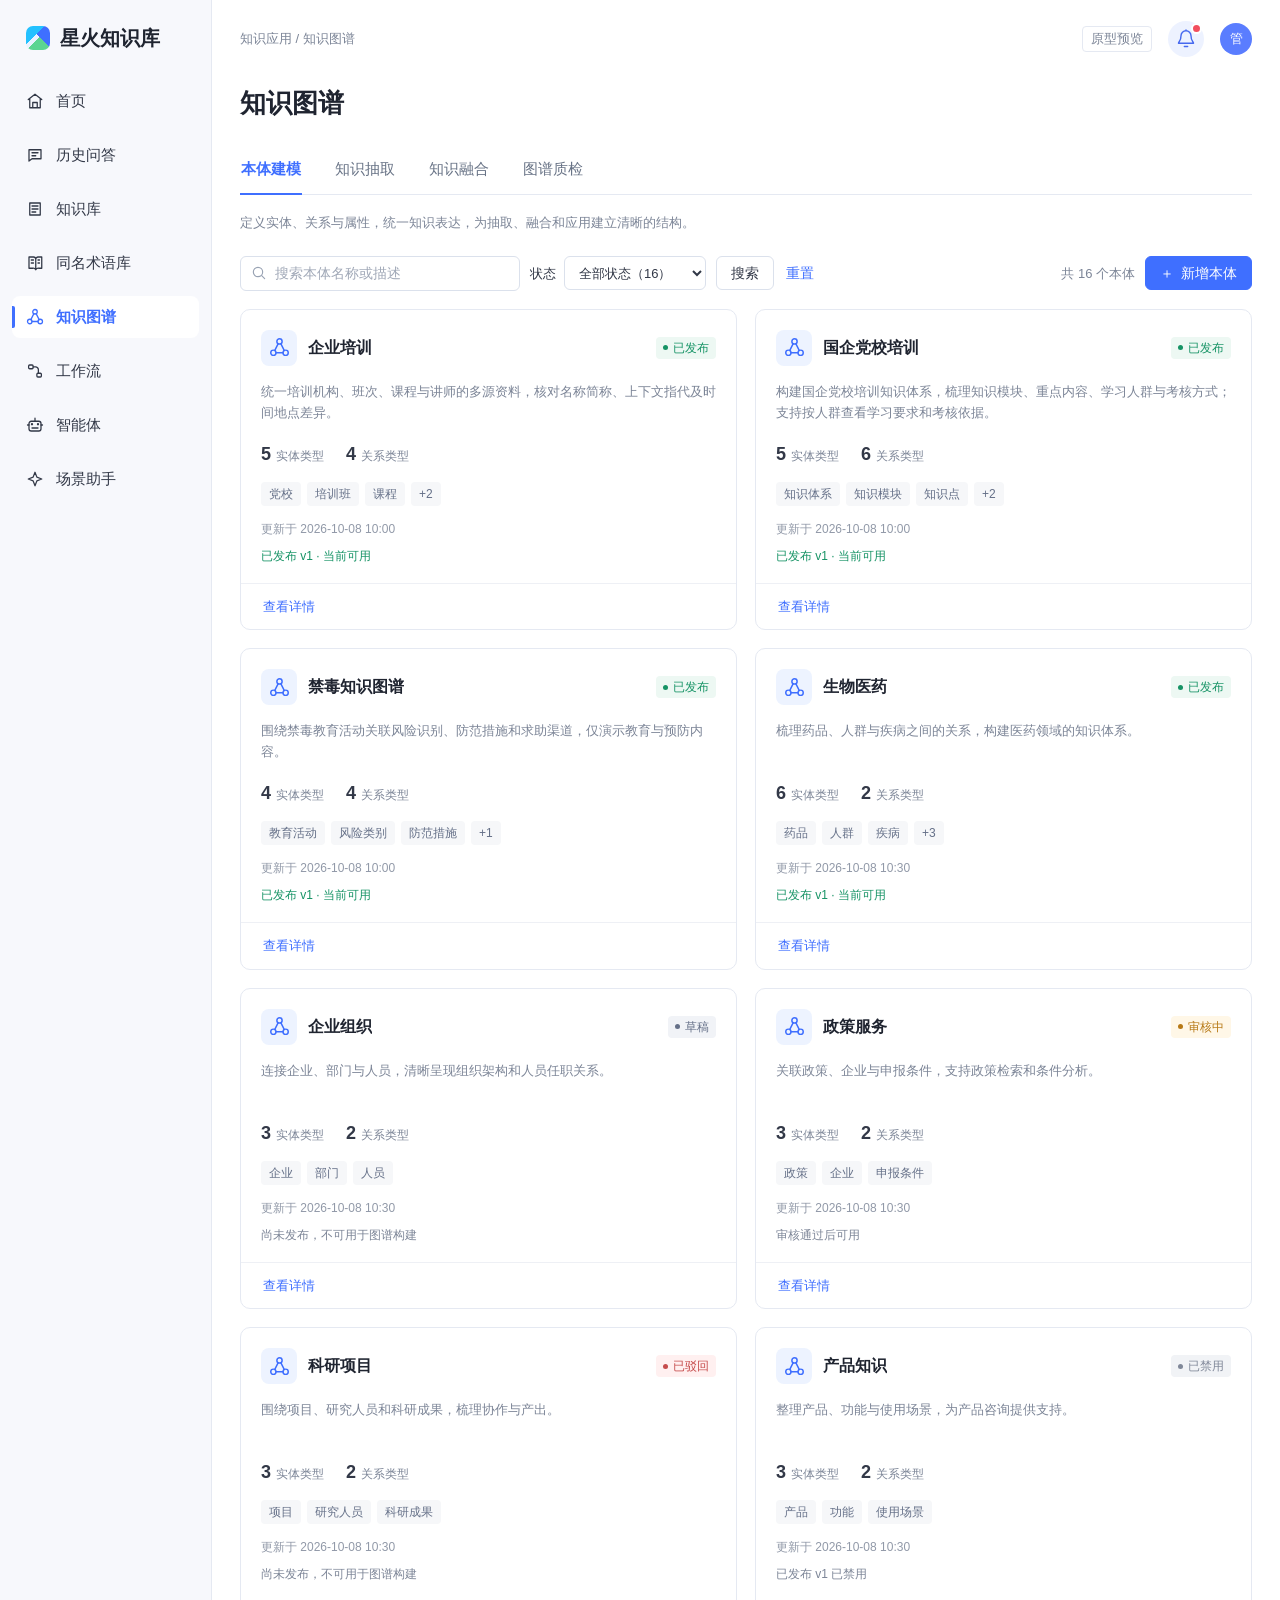
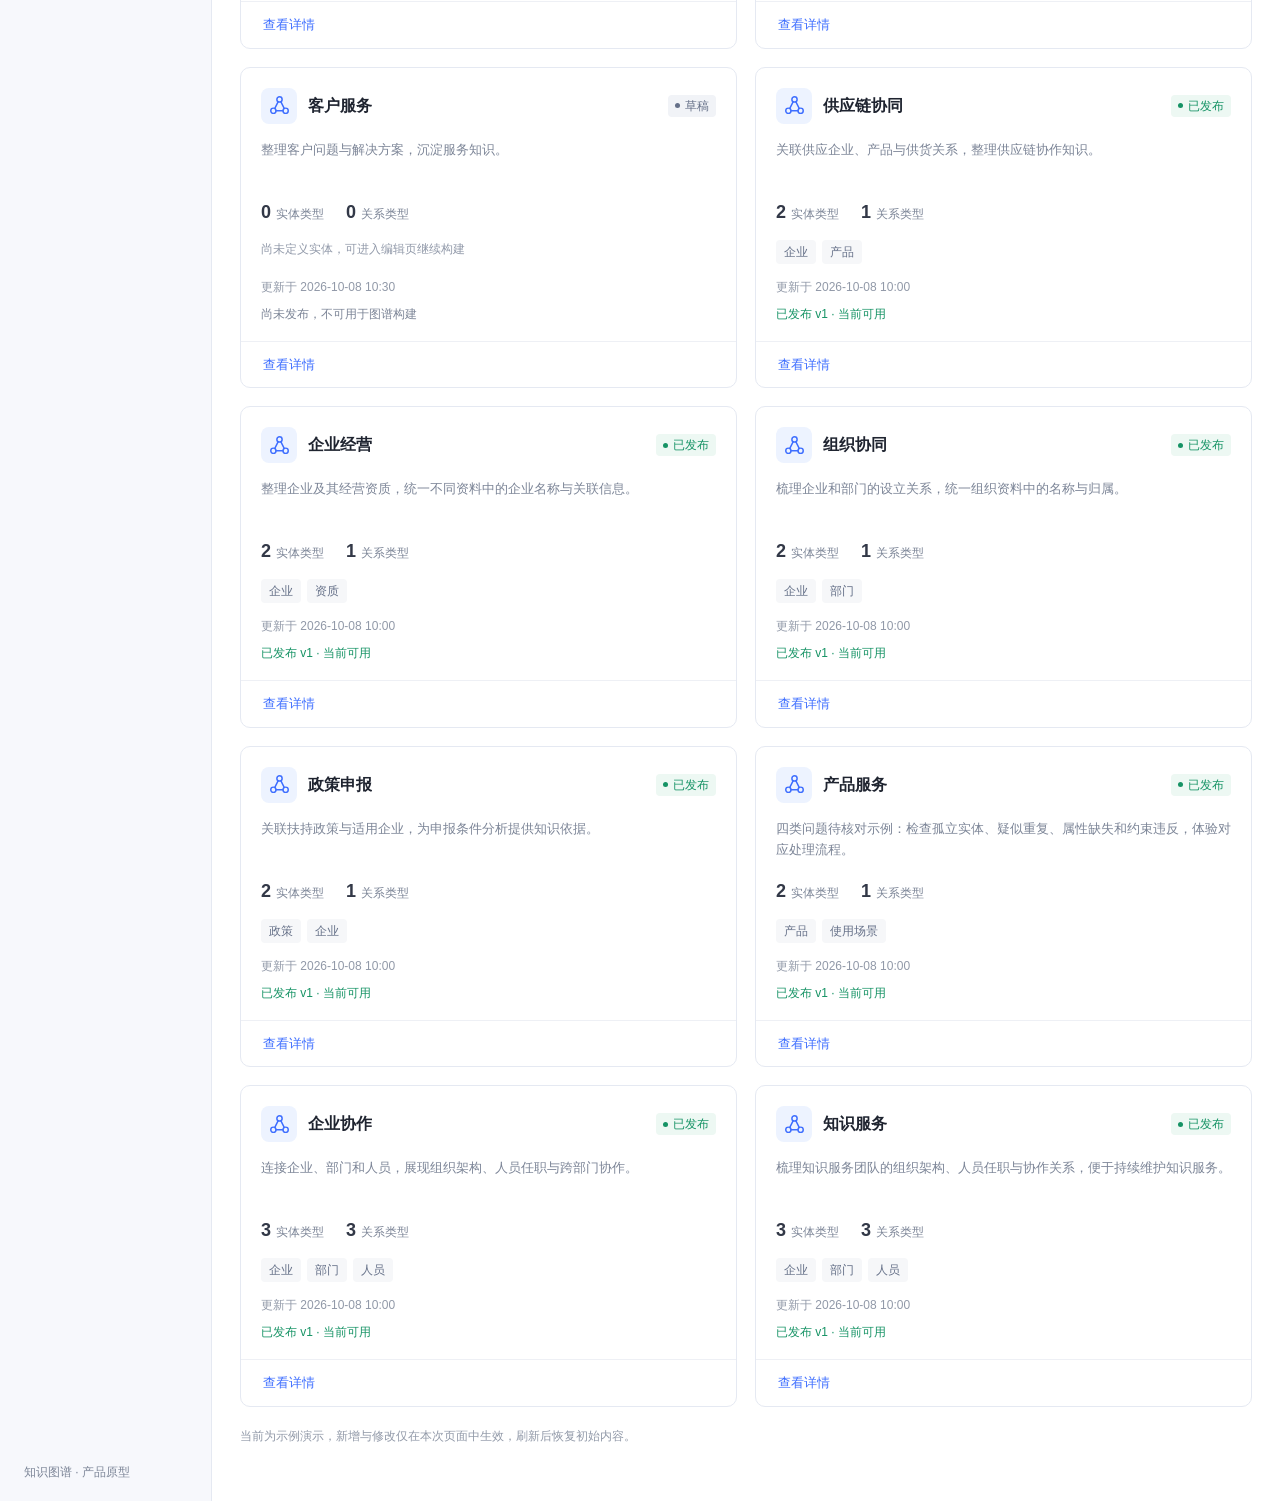
==== commit b7aa69c5: "Publish knowledge graph prototype from source 1ddebb3a2" ====
--- a/knowledge-graph/index.html
+++ b/knowledge-graph/index.html
@@ -120,7 +120,7 @@
   <link rel="stylesheet" href="results.css?v=36">
   <link rel="stylesheet" href="fusion.css?v=36">
   <link rel="stylesheet" href="quality.css?v=36">
-  <link rel="stylesheet" href="terminology.css?v=36">
+  <link rel="stylesheet" href="terminology.css?v=42">
   <link rel="stylesheet" href="fusion-task.css?v=36">
   <link rel="stylesheet" href="graph-catalog.css?v=40">
   <link rel="stylesheet" href="application.css?v=36">
@@ -139,7 +139,7 @@
         <a class="nav-item" href="../v122-ai-entry-architecture.html#home" title="首页"><svg class="icon" viewBox="0 0 24 24"><path d="m3 10 9-7 9 7M5 9v12h14V9M9 21v-7h6v7"/></svg><span class="nav-label">首页</span></a>
         <a class="nav-item" href="../v122-ai-entry-architecture.html#records" title="历史问答"><svg class="icon" viewBox="0 0 24 24"><path d="M4 5h16v12H8l-4 3zM8 9h8M8 13h5"/></svg><span class="nav-label">历史问答</span></a>
         <a class="nav-item" href="../v122-ai-entry-architecture.html#knowledge" title="知识库"><svg class="icon" viewBox="0 0 24 24"><path d="M5 4h14v16H5zM8 8h8M8 12h8M8 16h5"/></svg><span class="nav-label">知识库</span></a>
-        <a class="nav-item" id="termsMenu" href="#tab=terms" title="术语库"><svg class="icon" viewBox="0 0 24 24"><path d="M4 4h6a3 3 0 0 1 3 3v14a4 4 0 0 0-4-2H4zM13 7a3 3 0 0 1 3-3h5v15h-4a4 4 0 0 0-4 2M7 8h3M7 12h3M16 8h2M16 12h2"/></svg><span class="nav-label">术语库</span></a>
+        <a class="nav-item" id="termsMenu" href="#tab=terms" title="同名术语库"><svg class="icon" viewBox="0 0 24 24"><path d="M4 4h6a3 3 0 0 1 3 3v14a4 4 0 0 0-4-2H4zM13 7a3 3 0 0 1 3-3h5v15h-4a4 4 0 0 0-4 2M7 8h3M7 12h3M16 8h2M16 12h2"/></svg><span class="nav-label">同名术语库</span></a>
         <a class="nav-item active" id="graphMenu" href="#tab=modeling" aria-current="page" title="知识图谱"><svg class="icon"><use href="#graph-icon"/></svg><span class="nav-label">知识图谱</span></a>
         <a class="nav-item" href="../workflow-menu.html" title="工作流"><svg class="icon"><use href="#workflow-icon"/></svg><span class="nav-label">工作流</span></a>
         <a class="nav-item" href="../v122-ai-entry-architecture.html#assistant-chat" title="智能体"><svg class="icon" viewBox="0 0 24 24"><rect x="4" y="7" width="16" height="13" rx="3"/><path d="M12 3v4M2 12h2M20 12h2M8 16h8"/><circle cx="8" cy="11" r=".7"/><circle cx="16" cy="11" r=".7"/></svg><span class="nav-label">智能体</span></a>
@@ -183,7 +183,7 @@
         </section>
         <p class="preview-note">当前为示例演示，新增与修改仅在本次页面中生效，刷新后恢复初始内容。</p>
       </div>
-      <section class="content" id="terminologyPage" aria-label="术语库" hidden></section>
+      <section class="content" id="terminologyPage" aria-label="同名术语库" hidden></section>
     </main>
   </div>
   <section class="builder" id="editorView" hidden aria-label="本体编辑详情">
@@ -191,7 +191,7 @@
       <button class="btn back-btn" id="backToList" aria-label="返回本体列表">←</button>
       <div class="builder-title"><h1 id="builderName">本体编辑</h1><span id="builderStatus" class="status"></span></div>
       <span class="save-indicator" id="saveIndicator">草稿已保存</span>
-      <div class="builder-header-actions"><button class="btn" id="showHistory">审核历史</button><button type="button" class="kg-message-trigger" data-kg-notifications aria-label="消息中心"><svg width="20" height="20" viewBox="0 0 24 24" fill="none" stroke="currentColor" stroke-width="1.7" stroke-linecap="round" stroke-linejoin="round" aria-hidden="true"><path d="M18 8a6 6 0 0 0-12 0c0 7-3 7-3 9h18c0-2-3-2-3-9M10 21h4M12 2V1"/></svg></button><span class="preview-badge">原型预览</span></div>
+      <div class="builder-header-actions"><button class="btn" id="showHistory">审核历史</button><button class="btn" id="toggleOntologyAvailability" type="button">下线</button></div>
     </header>
     <div id="workflowNotice" class="workflow-notice" role="status"></div>
     <div class="builder-workspace">
@@ -233,7 +233,7 @@
       <div class="dialog-body"><p class="form-error" id="editorError" role="alert" hidden></p>
         <div class="basic-field"><label for="ontologyName"><span class="required">*</span>本体名称</label><input id="ontologyName" maxlength="50" placeholder="例如：生物医药" required><span class="help" id="nameLength">0 / 50</span></div>
         <div class="basic-field"><label for="ontologyDesc">描述</label><textarea id="ontologyDesc" rows="3" maxlength="200" placeholder="描述知识领域、用途，以及关注的对象和关联"></textarea><span class="help" id="descLength">0 / 200</span></div>
-        <label class="ai-create-option" id="aiCreateOption"><input type="checkbox" id="createWithAI"><span>创建后使用 AI 辅助构建<small>根据名称和描述提供结构建议，确认后加入草稿。</small></span></label>
+        <label class="ai-create-option" id="aiCreateOption"><input type="checkbox" id="createWithAI"><span>使用AI辅助构建<small>根据名称和描述提供结构建议，确认后加入草稿。</small></span></label>
         <p class="notice muted-notice" id="createNotice">创建后为草稿。请在编辑页完善实体与关系，保存并提交审核，通过后方可使用。</p>
       </div>
       <footer class="dialog-footer"><button class="btn" type="button" id="cancelEditor">取消</button><button class="btn primary" type="submit" id="saveOntology">创建草稿</button></footer>
@@ -277,7 +277,7 @@
   <script src="ontology-state.js?v=36"></script>
   <script src="extraction-state.js?v=36"></script>
   <script src="results-state.js?v=36"></script>
-  <script src="terminology.js?v=36"></script>
+  <script src="terminology.js?v=42"></script>
   <script src="graph-preview.js?v=36"></script>
   <script src="ontology-editor.js?v=36"></script>
   <script src="ontology-ai.js?v=36"></script>
@@ -285,8 +285,8 @@
   <script src="extraction-wizard.js?v=36"></script>
   <script src="extraction-ui.js?v=39"></script>
   <script src="results-ui.js?v=36"></script>
-  <script src="fusion.js?v=39"></script>
-  <script src="fusion-task.js?v=39"></script>
+  <script src="fusion.js?v=42"></script>
+  <script src="fusion-task.js?v=42"></script>
   <script src="quality.js?v=39"></script>
   <script src="quality-actions.js?v=36"></script>
   <script src="graph-catalog.js?v=40"></script>
@@ -296,7 +296,7 @@
   <script src="application-state.js?v=41"></script>
   <script src="application-explorer.js?v=36"></script>
   <script src="application-ui.js?v=36"></script>
-  <script src="ontology-app.js?v=36"></script>
+  <script src="ontology-app.js?v=42"></script>
   <script src="notification-data.js?v=41"></script>
   <script src="notification-target.js?v=36"></script>
   <script src="notification-center.js?v=36"></script>
--- a/knowledge-graph/terminology.css
+++ b/knowledge-graph/terminology.css
@@ -1,4 +1,4 @@
-/* 术语库沿用知识库卡片与表单密度，所有扩展仅限当前页面。 */
+/* 同名术语库沿用知识库卡片与表单密度，所有扩展仅限当前页面。 */
 #termsSearch { width:300px; }
 #termsStatus { width:130px; }
 .term-card .card-footer { gap:13px; flex-wrap:wrap; }
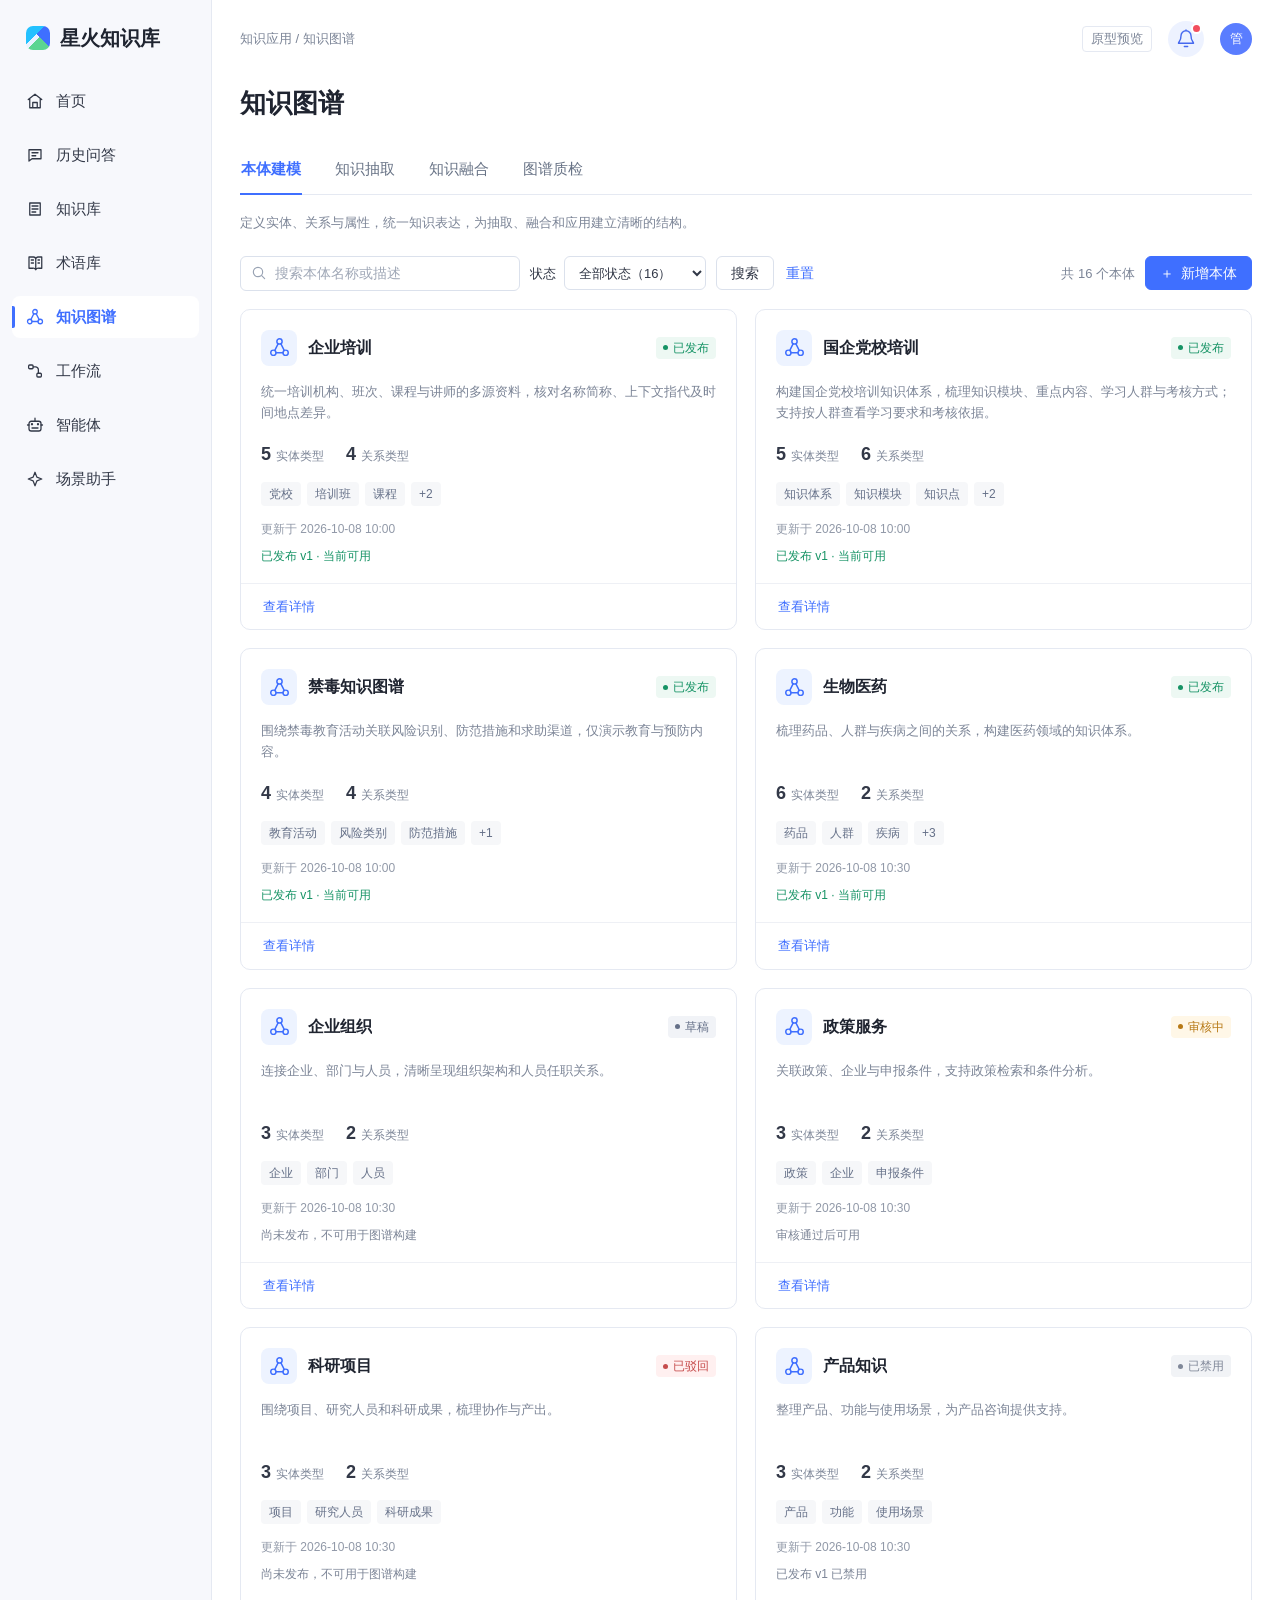
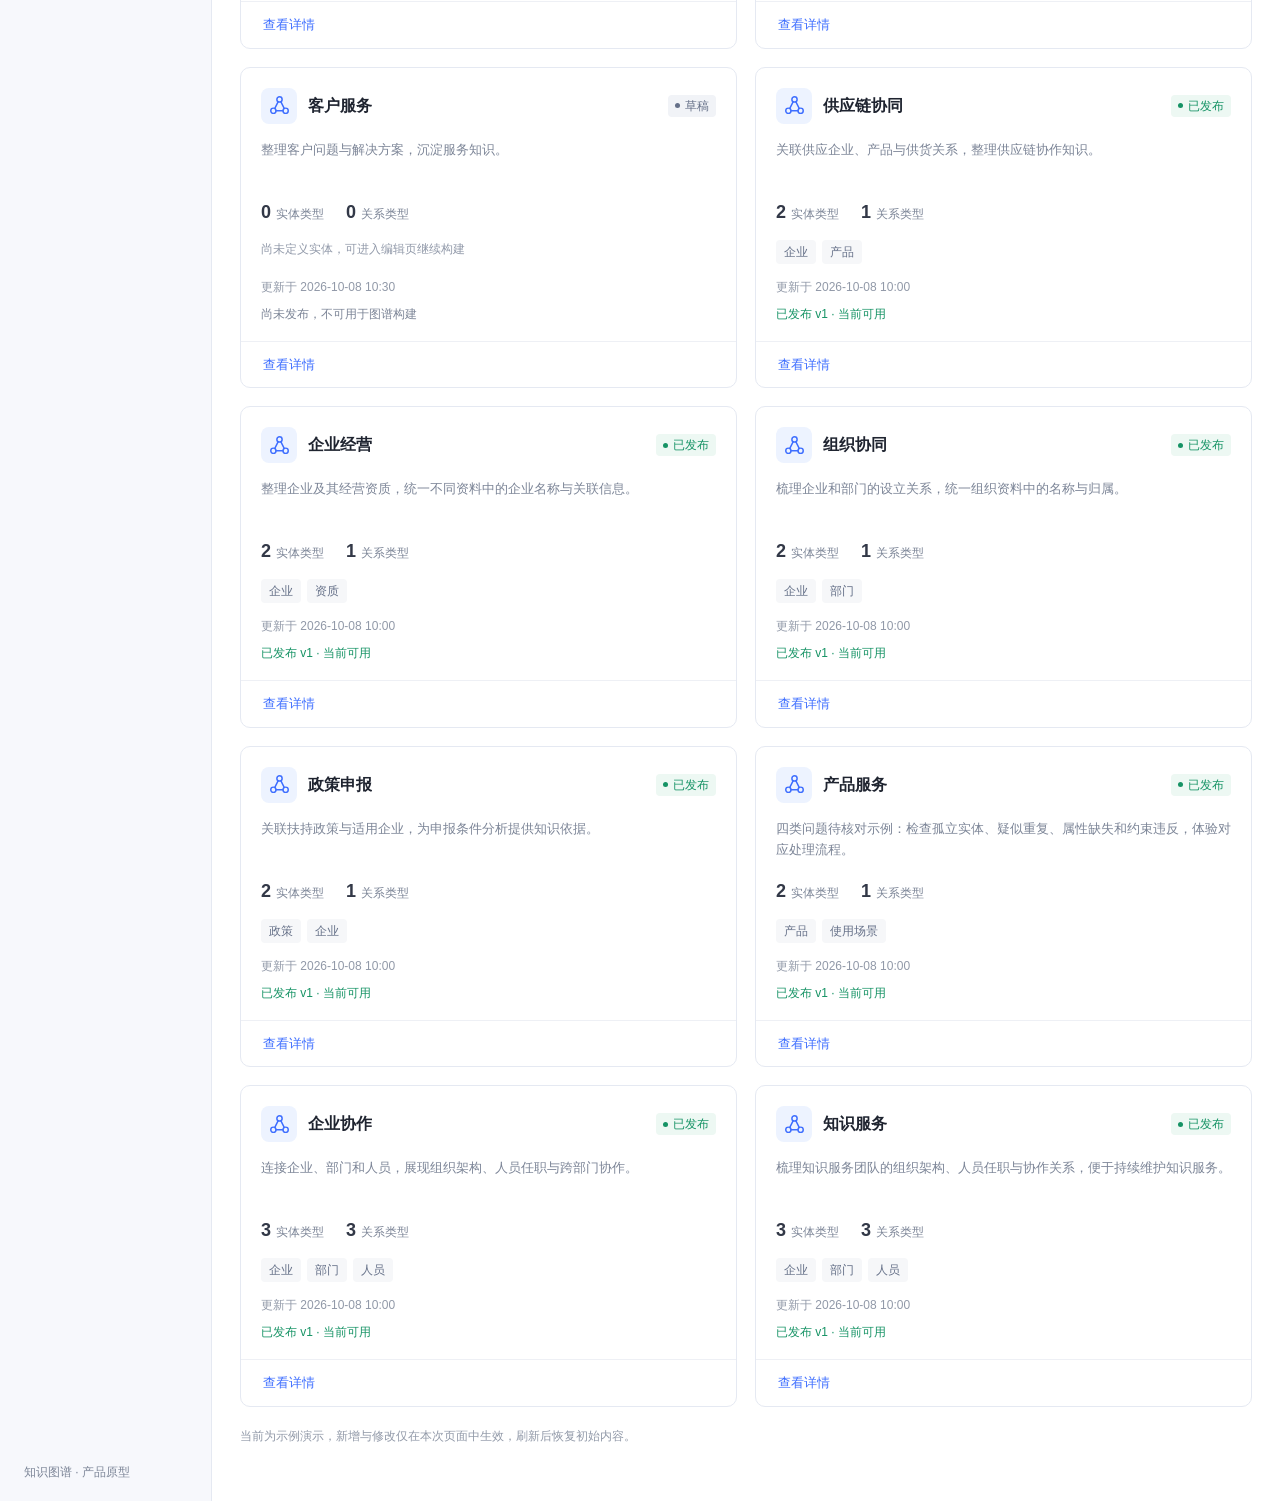
==== commit db6e4694: "Publish knowledge graph prototype from source 26379106d" ====
--- a/knowledge-graph/index.html
+++ b/knowledge-graph/index.html
@@ -120,7 +120,7 @@
   <link rel="stylesheet" href="results.css?v=36">
   <link rel="stylesheet" href="fusion.css?v=36">
   <link rel="stylesheet" href="quality.css?v=36">
-  <link rel="stylesheet" href="terminology.css?v=42">
+  <link rel="stylesheet" href="terminology.css?v=43">
   <link rel="stylesheet" href="fusion-task.css?v=36">
   <link rel="stylesheet" href="graph-catalog.css?v=40">
   <link rel="stylesheet" href="application.css?v=36">
@@ -139,7 +139,7 @@
         <a class="nav-item" href="../v122-ai-entry-architecture.html#home" title="首页"><svg class="icon" viewBox="0 0 24 24"><path d="m3 10 9-7 9 7M5 9v12h14V9M9 21v-7h6v7"/></svg><span class="nav-label">首页</span></a>
         <a class="nav-item" href="../v122-ai-entry-architecture.html#records" title="历史问答"><svg class="icon" viewBox="0 0 24 24"><path d="M4 5h16v12H8l-4 3zM8 9h8M8 13h5"/></svg><span class="nav-label">历史问答</span></a>
         <a class="nav-item" href="../v122-ai-entry-architecture.html#knowledge" title="知识库"><svg class="icon" viewBox="0 0 24 24"><path d="M5 4h14v16H5zM8 8h8M8 12h8M8 16h5"/></svg><span class="nav-label">知识库</span></a>
-        <a class="nav-item" id="termsMenu" href="#tab=terms" title="同名术语库"><svg class="icon" viewBox="0 0 24 24"><path d="M4 4h6a3 3 0 0 1 3 3v14a4 4 0 0 0-4-2H4zM13 7a3 3 0 0 1 3-3h5v15h-4a4 4 0 0 0-4 2M7 8h3M7 12h3M16 8h2M16 12h2"/></svg><span class="nav-label">同名术语库</span></a>
+        <a class="nav-item" id="termsMenu" href="#tab=terms" title="术语库"><svg class="icon" viewBox="0 0 24 24"><path d="M4 4h6a3 3 0 0 1 3 3v14a4 4 0 0 0-4-2H4zM13 7a3 3 0 0 1 3-3h5v15h-4a4 4 0 0 0-4 2M7 8h3M7 12h3M16 8h2M16 12h2"/></svg><span class="nav-label">术语库</span></a>
         <a class="nav-item active" id="graphMenu" href="#tab=modeling" aria-current="page" title="知识图谱"><svg class="icon"><use href="#graph-icon"/></svg><span class="nav-label">知识图谱</span></a>
         <a class="nav-item" href="../workflow-menu.html" title="工作流"><svg class="icon"><use href="#workflow-icon"/></svg><span class="nav-label">工作流</span></a>
         <a class="nav-item" href="../v122-ai-entry-architecture.html#assistant-chat" title="智能体"><svg class="icon" viewBox="0 0 24 24"><rect x="4" y="7" width="16" height="13" rx="3"/><path d="M12 3v4M2 12h2M20 12h2M8 16h8"/><circle cx="8" cy="11" r=".7"/><circle cx="16" cy="11" r=".7"/></svg><span class="nav-label">智能体</span></a>
@@ -183,7 +183,7 @@
         </section>
         <p class="preview-note">当前为示例演示，新增与修改仅在本次页面中生效，刷新后恢复初始内容。</p>
       </div>
-      <section class="content" id="terminologyPage" aria-label="同名术语库" hidden></section>
+      <section class="content" id="terminologyPage" aria-label="术语库" hidden></section>
     </main>
   </div>
   <section class="builder" id="editorView" hidden aria-label="本体编辑详情">
@@ -277,7 +277,7 @@
   <script src="ontology-state.js?v=36"></script>
   <script src="extraction-state.js?v=36"></script>
   <script src="results-state.js?v=36"></script>
-  <script src="terminology.js?v=42"></script>
+  <script src="terminology.js?v=43"></script>
   <script src="graph-preview.js?v=36"></script>
   <script src="ontology-editor.js?v=36"></script>
   <script src="ontology-ai.js?v=36"></script>
@@ -285,8 +285,8 @@
   <script src="extraction-wizard.js?v=36"></script>
   <script src="extraction-ui.js?v=39"></script>
   <script src="results-ui.js?v=36"></script>
-  <script src="fusion.js?v=42"></script>
-  <script src="fusion-task.js?v=42"></script>
+  <script src="fusion.js?v=43"></script>
+  <script src="fusion-task.js?v=43"></script>
   <script src="quality.js?v=39"></script>
   <script src="quality-actions.js?v=36"></script>
   <script src="graph-catalog.js?v=40"></script>
@@ -296,7 +296,7 @@
   <script src="application-state.js?v=41"></script>
   <script src="application-explorer.js?v=36"></script>
   <script src="application-ui.js?v=36"></script>
-  <script src="ontology-app.js?v=42"></script>
+  <script src="ontology-app.js?v=43"></script>
   <script src="notification-data.js?v=41"></script>
   <script src="notification-target.js?v=36"></script>
   <script src="notification-center.js?v=36"></script>
--- a/knowledge-graph/terminology.css
+++ b/knowledge-graph/terminology.css
@@ -1,4 +1,4 @@
-/* 同名术语库沿用知识库卡片与表单密度，所有扩展仅限当前页面。 */
+/* 术语库沿用知识库卡片与表单密度，所有扩展仅限当前页面。 */
 #termsSearch { width:300px; }
 #termsStatus { width:130px; }
 .term-card .card-footer { gap:13px; flex-wrap:wrap; }
